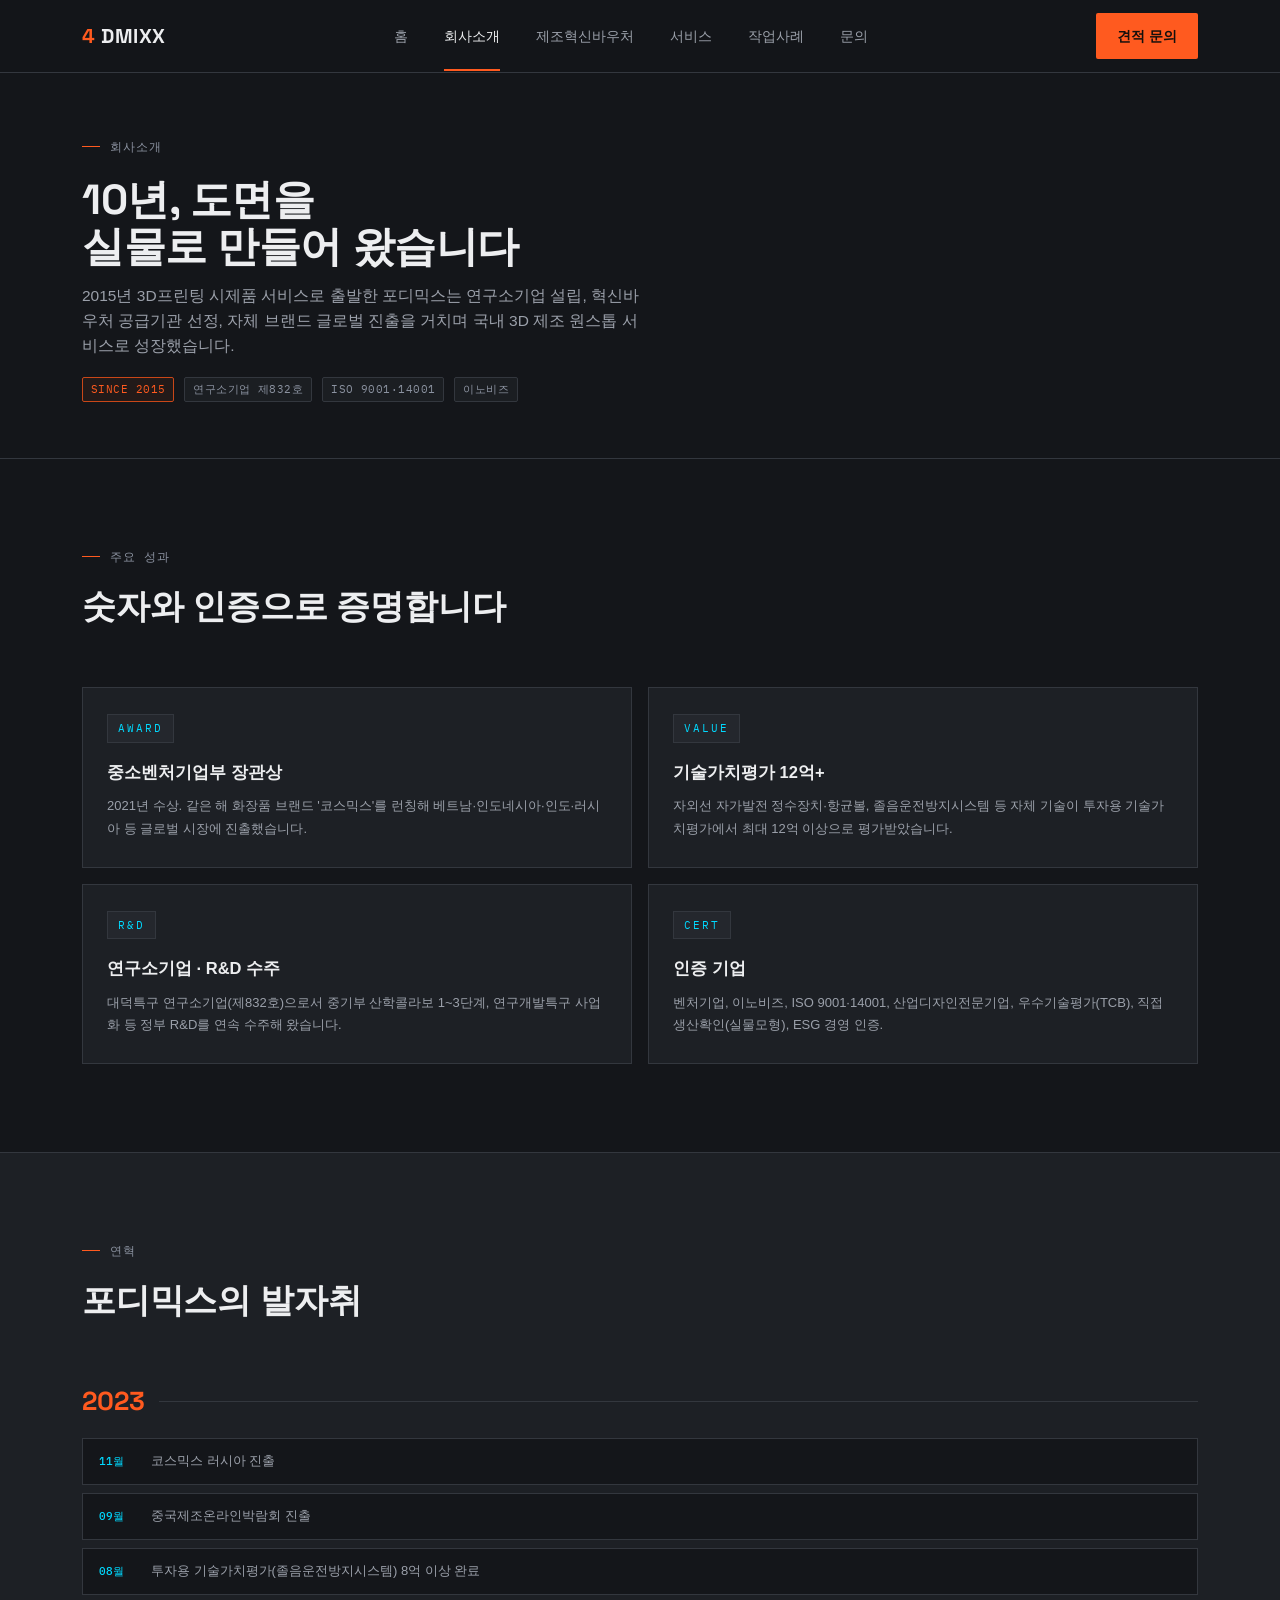
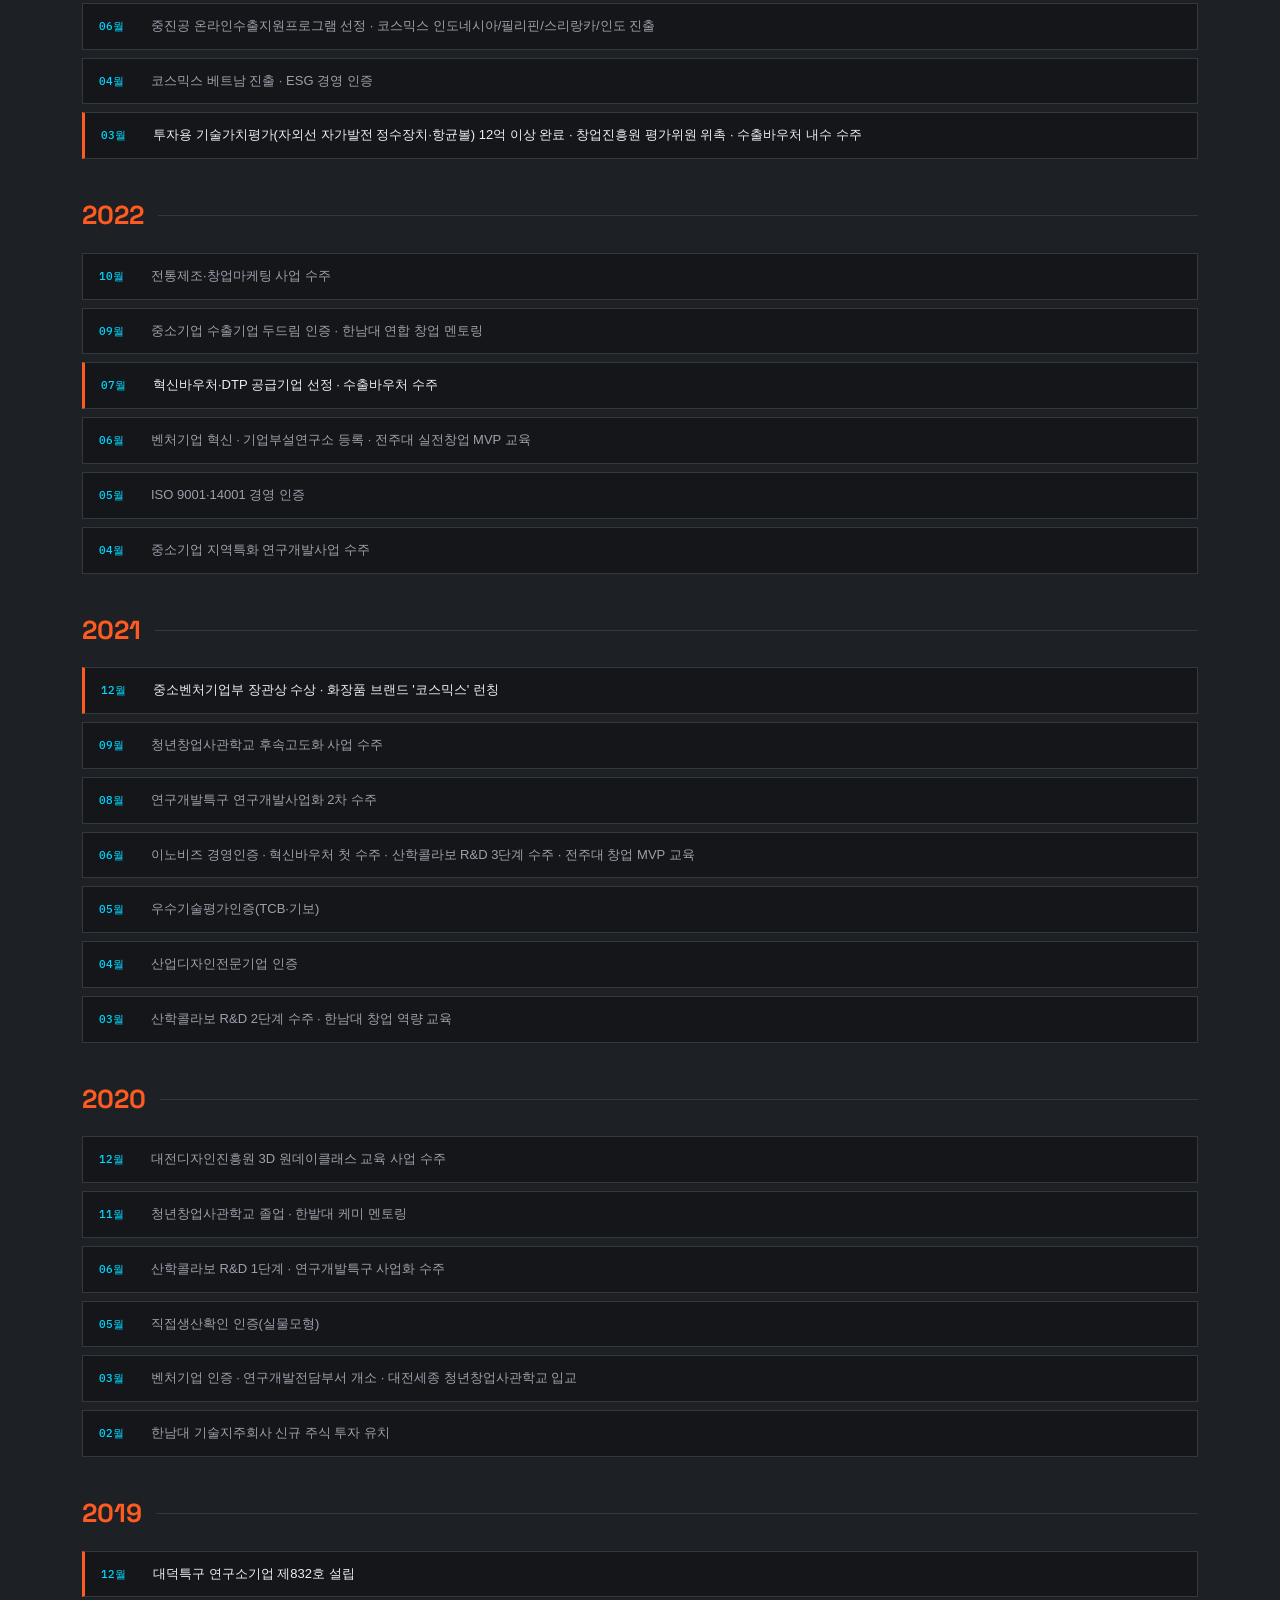
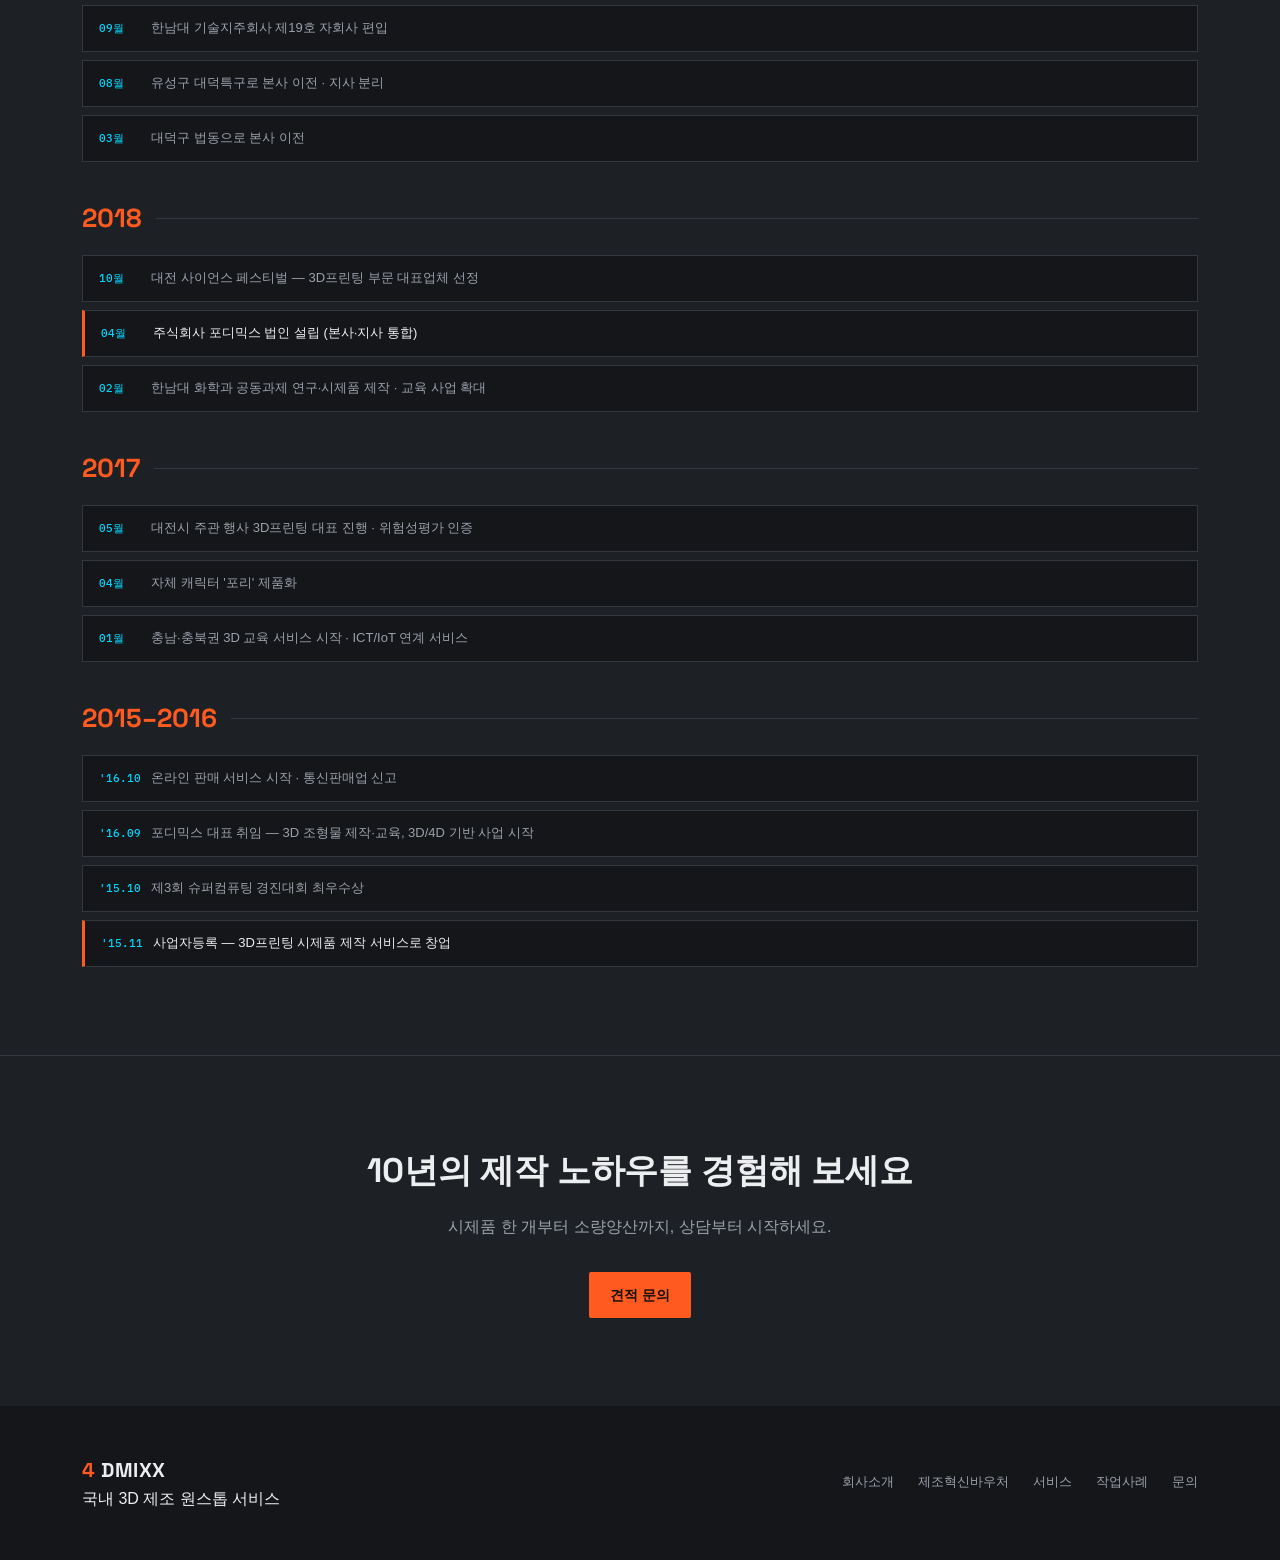
==== about.html @ 80e93e4a "feat: 회사소개 페이지 — 주요 성과 4카드 + 2015~2023 연혁 타임라인, 전 페이지 네비 추가" ====
<!DOCTYPE html>
<html lang="ko">
<head>
<meta charset="UTF-8">
<meta name="viewport" content="width=device-width, initial-scale=1.0">
<title>회사소개 — 4DMIXX(포디믹스)</title>
<meta name="description" content="2015년 창업, 3D프린팅·시제품·금형까지 국내 3D 제조 원스톱 서비스 4DMIXX(포디믹스)의 발자취.">
<link rel="preconnect" href="https://fonts.googleapis.com">
<link href="https://fonts.googleapis.com/css2?family=Space+Grotesk:wght@500;700&family=IBM+Plex+Sans+KR:wght@400;500;600&family=IBM+Plex+Mono:wght@400;500&display=swap" rel="stylesheet">
<link rel="stylesheet" href="css/style.css">
</head>
<body>

<header class="site-header">
  <div class="wrap">
    <a href="index.html" class="logo"><span class="four">4</span>DMIXX</a>
    <nav class="nav">
      <a href="index.html">홈</a>
      <a href="about.html" class="active">회사소개</a>
      <a href="voucher.html">제조혁신바우처</a>
      <a href="services.html">서비스</a>
      <a href="portfolio.html">작업사례</a>
      <a href="contact.html">문의</a>
    </nav>
    <a href="contact.html" class="btn btn-primary">견적 문의</a>
  </div>
</header>

<section class="page-hero">
  <div class="wrap">
    <div class="eyebrow">회사소개</div>
    <h1>10년, 도면을<br>실물로 만들어 왔습니다</h1>
    <p>2015년 3D프린팅 시제품 서비스로 출발한 포디믹스는 연구소기업 설립, 혁신바우처 공급기관 선정, 자체 브랜드 글로벌 진출을 거치며 국내 3D 제조 원스톱 서비스로 성장했습니다.</p>
    <div class="hero-tags" style="margin-top:18px;">
      <span class="spec-tag">SINCE 2015</span>
      <span class="spec-tag metal">연구소기업 제832호</span>
      <span class="spec-tag metal">ISO 9001·14001</span>
      <span class="spec-tag metal">이노비즈</span>
    </div>
  </div>
</section>

<!-- 주요 성과 -->
<section>
  <div class="wrap">
    <div class="section-head">
      <div class="eyebrow">주요 성과</div>
      <h2>숫자와 인증으로 증명합니다</h2>
    </div>
    <div class="ab-grid">
      <div class="ab-card">
        <div class="vc-icon">AWARD</div>
        <h3>중소벤처기업부 장관상</h3>
        <p>2021년 수상. 같은 해 화장품 브랜드 '코스믹스'를 런칭해 베트남·인도네시아·인도·러시아 등 글로벌 시장에 진출했습니다.</p>
      </div>
      <div class="ab-card">
        <div class="vc-icon">VALUE</div>
        <h3>기술가치평가 12억+</h3>
        <p>자외선 자가발전 정수장치·항균볼, 졸음운전방지시스템 등 자체 기술이 투자용 기술가치평가에서 최대 12억 이상으로 평가받았습니다.</p>
      </div>
      <div class="ab-card">
        <div class="vc-icon">R&D</div>
        <h3>연구소기업 · R&D 수주</h3>
        <p>대덕특구 연구소기업(제832호)으로서 중기부 산학콜라보 1~3단계, 연구개발특구 사업화 등 정부 R&D를 연속 수주해 왔습니다.</p>
      </div>
      <div class="ab-card">
        <div class="vc-icon">CERT</div>
        <h3>인증 기업</h3>
        <p>벤처기업, 이노비즈, ISO 9001·14001, 산업디자인전문기업, 우수기술평가(TCB), 직접생산확인(실물모형), ESG 경영 인증.</p>
      </div>
    </div>
  </div>
</section>

<!-- 연혁 -->
<section style="background:var(--surface);">
  <div class="wrap">
    <div class="section-head">
      <div class="eyebrow">연혁</div>
      <h2>포디믹스의 발자취</h2>
    </div>

    <div class="timeline">

      <div class="tl-year"><span>2023</span></div>
      <div class="tl-items">
        <div class="tl-item"><b>11월</b>코스믹스 러시아 진출</div>
        <div class="tl-item"><b>09월</b>중국제조온라인박람회 진출</div>
        <div class="tl-item"><b>08월</b>투자용 기술가치평가(졸음운전방지시스템) 8억 이상 완료</div>
        <div class="tl-item"><b>06월</b>중진공 온라인수출지원프로그램 선정 · 코스믹스 인도네시아/필리핀/스리랑카/인도 진출</div>
        <div class="tl-item"><b>04월</b>코스믹스 베트남 진출 · ESG 경영 인증</div>
        <div class="tl-item hl"><b>03월</b>투자용 기술가치평가(자외선 자가발전 정수장치·항균볼) 12억 이상 완료 · 창업진흥원 평가위원 위촉 · 수출바우처 내수 수주</div>
      </div>

      <div class="tl-year"><span>2022</span></div>
      <div class="tl-items">
        <div class="tl-item"><b>10월</b>전통제조·창업마케팅 사업 수주</div>
        <div class="tl-item"><b>09월</b>중소기업 수출기업 두드림 인증 · 한남대 연합 창업 멘토링</div>
        <div class="tl-item hl"><b>07월</b>혁신바우처·DTP 공급기업 선정 · 수출바우처 수주</div>
        <div class="tl-item"><b>06월</b>벤처기업 혁신 · 기업부설연구소 등록 · 전주대 실전창업 MVP 교육</div>
        <div class="tl-item"><b>05월</b>ISO 9001·14001 경영 인증</div>
        <div class="tl-item"><b>04월</b>중소기업 지역특화 연구개발사업 수주</div>
      </div>

      <div class="tl-year"><span>2021</span></div>
      <div class="tl-items">
        <div class="tl-item hl"><b>12월</b>중소벤처기업부 장관상 수상 · 화장품 브랜드 '코스믹스' 런칭</div>
        <div class="tl-item"><b>09월</b>청년창업사관학교 후속고도화 사업 수주</div>
        <div class="tl-item"><b>08월</b>연구개발특구 연구개발사업화 2차 수주</div>
        <div class="tl-item"><b>06월</b>이노비즈 경영인증 · 혁신바우처 첫 수주 · 산학콜라보 R&D 3단계 수주 · 전주대 창업 MVP 교육</div>
        <div class="tl-item"><b>05월</b>우수기술평가인증(TCB·기보)</div>
        <div class="tl-item"><b>04월</b>산업디자인전문기업 인증</div>
        <div class="tl-item"><b>03월</b>산학콜라보 R&D 2단계 수주 · 한남대 창업 역량 교육</div>
      </div>

      <div class="tl-year"><span>2020</span></div>
      <div class="tl-items">
        <div class="tl-item"><b>12월</b>대전디자인진흥원 3D 원데이클래스 교육 사업 수주</div>
        <div class="tl-item"><b>11월</b>청년창업사관학교 졸업 · 한밭대 케미 멘토링</div>
        <div class="tl-item"><b>06월</b>산학콜라보 R&D 1단계 · 연구개발특구 사업화 수주</div>
        <div class="tl-item"><b>05월</b>직접생산확인 인증(실물모형)</div>
        <div class="tl-item"><b>03월</b>벤처기업 인증 · 연구개발전담부서 개소 · 대전세종 청년창업사관학교 입교</div>
        <div class="tl-item"><b>02월</b>한남대 기술지주회사 신규 주식 투자 유치</div>
      </div>

      <div class="tl-year"><span>2019</span></div>
      <div class="tl-items">
        <div class="tl-item hl"><b>12월</b>대덕특구 연구소기업 제832호 설립</div>
        <div class="tl-item"><b>09월</b>한남대 기술지주회사 제19호 자회사 편입</div>
        <div class="tl-item"><b>08월</b>유성구 대덕특구로 본사 이전 · 지사 분리</div>
        <div class="tl-item"><b>03월</b>대덕구 법동으로 본사 이전</div>
      </div>

      <div class="tl-year"><span>2018</span></div>
      <div class="tl-items">
        <div class="tl-item"><b>10월</b>대전 사이언스 페스티벌 — 3D프린팅 부문 대표업체 선정</div>
        <div class="tl-item hl"><b>04월</b>주식회사 포디믹스 법인 설립 (본사·지사 통합)</div>
        <div class="tl-item"><b>02월</b>한남대 화학과 공동과제 연구·시제품 제작 · 교육 사업 확대</div>
      </div>

      <div class="tl-year"><span>2017</span></div>
      <div class="tl-items">
        <div class="tl-item"><b>05월</b>대전시 주관 행사 3D프린팅 대표 진행 · 위험성평가 인증</div>
        <div class="tl-item"><b>04월</b>자체 캐릭터 '포리' 제품화</div>
        <div class="tl-item"><b>01월</b>충남·충북권 3D 교육 서비스 시작 · ICT/IoT 연계 서비스</div>
      </div>

      <div class="tl-year"><span>2015–2016</span></div>
      <div class="tl-items">
        <div class="tl-item"><b>'16.10</b>온라인 판매 서비스 시작 · 통신판매업 신고</div>
        <div class="tl-item"><b>'16.09</b>포디믹스 대표 취임 — 3D 조형물 제작·교육, 3D/4D 기반 사업 시작</div>
        <div class="tl-item"><b>'15.10</b>제3회 슈퍼컴퓨팅 경진대회 최우수상</div>
        <div class="tl-item hl"><b>'15.11</b>사업자등록 — 3D프린팅 시제품 제작 서비스로 창업</div>
      </div>

    </div>
  </div>
</section>

<!-- CTA -->
<section class="cta-band">
  <div class="wrap">
    <h2>10년의 제작 노하우를 경험해 보세요</h2>
    <p>시제품 한 개부터 소량양산까지, 상담부터 시작하세요.</p>
    <a href="contact.html" class="btn btn-primary">견적 문의</a>
  </div>
</section>

<footer class="site-footer">
  <div class="wrap">
    <div>
      <a href="index.html" class="logo"><span class="four">4</span>DMIXX</a>
      <p>국내 3D 제조 원스톱 서비스</p>
    </div>
    <nav>
      <a href="about.html">회사소개</a>
      <a href="voucher.html">제조혁신바우처</a>
      <a href="services.html">서비스</a>
      <a href="portfolio.html">작업사례</a>
      <a href="contact.html">문의</a>
    </nav>
  </div>
</footer>

</body>
</html>
---- css/style.css ----
/* ============================================================
   4DMIXX — Design Tokens
   ============================================================ */
:root{
  --bg:            #14161A;
  --surface:       #1D2025;
  --surface-2:     #24272D;
  --line:          #33373E;
  --text:          #EDEEF0;
  --text-dim:      #9BA0AA;
  --metal:         #8B92A0;
  --accent:        #FF5A1F; /* safety-tag orange */
  --accent-dim:    #C94718;
  --laser:         #00D9FF; /* laser-cut cyan, used sparingly */
  --radius:        2px;

  --font-display: 'Space Grotesk', sans-serif;
  --font-body:    'IBM Plex Sans', sans-serif;
  --font-mono:    'IBM Plex Mono', monospace;
}

*{ box-sizing:border-box; margin:0; padding:0; }

html{ scroll-behavior:smooth; }

body{
  background:var(--bg);
  color:var(--text);
  font-family:var(--font-body);
  line-height:1.6;
  -webkit-font-smoothing:antialiased;
}

a{ color:inherit; text-decoration:none; }
ul{ list-style:none; }
img{ max-width:100%; display:block; }

.wrap{
  max-width:1180px;
  margin:0 auto;
  padding:0 32px;
}

/* ---------- Spec tag (signature element) ---------- */
.spec-tag{
  display:inline-flex;
  align-items:center;
  gap:6px;
  font-family:var(--font-mono);
  font-size:11px;
  letter-spacing:.04em;
  color:var(--accent);
  border:1px solid var(--accent-dim);
  padding:3px 8px;
  border-radius:var(--radius);
  background:rgba(255,90,31,.06);
  white-space:nowrap;
}
.spec-tag.laser{ color:var(--laser); border-color:#0891a8; background:rgba(0,217,255,.06); }
.spec-tag.metal{ color:var(--metal); border-color:var(--line); background:rgba(139,146,160,.06); }

/* ---------- Header ---------- */
.site-header{
  position:sticky; top:0; z-index:100;
  background:rgba(20,22,26,.88);
  backdrop-filter:blur(10px);
  border-bottom:1px solid var(--line);
}
.site-header .wrap{
  display:flex; align-items:center; justify-content:space-between;
  height:72px;
}
.logo{
  font-family:var(--font-display);
  font-weight:700;
  font-size:20px;
  letter-spacing:.02em;
  display:flex; align-items:baseline; gap:6px;
}
.logo .four{ color:var(--accent); }
.nav{ display:flex; align-items:center; gap:36px; }
.nav a{
  font-size:14px; font-weight:500; color:var(--text-dim);
  transition:color .15s ease;
  position:relative;
}
.nav a:hover, .nav a.active{ color:var(--text); }
.nav a.active::after{
  content:''; position:absolute; left:0; right:0; bottom:-24px;
  height:2px; background:var(--accent);
}
.btn{
  display:inline-flex; align-items:center; gap:8px;
  font-family:var(--font-body); font-weight:600; font-size:14px;
  padding:11px 20px;
  border-radius:var(--radius);
  border:1px solid transparent;
  cursor:pointer;
  transition:transform .15s ease, background .15s ease, border-color .15s ease;
}
.btn:hover{ transform:translateY(-1px); }
.btn-primary{ background:var(--accent); color:#14100D; }
.btn-primary:hover{ background:#ff6f3a; }
.btn-outline{ border-color:var(--line); color:var(--text); }
.btn-outline:hover{ border-color:var(--metal); }

/* ---------- Hero / Build sequence ---------- */
.hero{
  padding:96px 0 72px;
  border-bottom:1px solid var(--line);
  overflow:hidden;
}
.hero .wrap{
  display:grid;
  grid-template-columns:1.1fr .9fr;
  gap:64px;
  align-items:center;
}
.eyebrow{
  font-family:var(--font-mono);
  font-size:12px;
  color:var(--metal);
  letter-spacing:.08em;
  text-transform:uppercase;
  margin-bottom:20px;
  display:flex; align-items:center; gap:10px;
}
.eyebrow::before{
  content:''; width:18px; height:1px; background:var(--accent);
}
h1{
  font-family:var(--font-display);
  font-size:56px;
  line-height:1.12;
  font-weight:700;
  letter-spacing:-.01em;
  margin-bottom:24px;
}
h1 .hl{ color:var(--accent); }
.hero p.lead{
  font-size:17px;
  color:var(--text-dim);
  max-width:480px;
  margin-bottom:36px;
}
.hero-ctas{ display:flex; gap:14px; margin-bottom:40px; }
.hero-tags{ display:flex; flex-wrap:wrap; gap:10px; }

/* build-plate animation */
.build-plate{
  position:relative;
  height:420px;
  display:flex; align-items:flex-end; justify-content:center;
  padding-bottom:24px;
}
.plate-base{
  position:absolute; bottom:0; left:10%; right:10%;
  height:10px; background:var(--surface-2);
  border:1px solid var(--line); border-radius:1px;
}
.plate-base::before{
  content:'BUILD PLATE'; position:absolute; left:0; bottom:-22px;
  font-family:var(--font-mono); font-size:10px; letter-spacing:.1em;
  color:var(--text-dim);
}
.layer-stack{
  position:relative; width:180px; display:flex; flex-direction:column-reverse;
  margin-bottom:14px;
}
.layer{
  height:9px; margin-bottom:2px;
  background:linear-gradient(90deg, var(--metal), var(--text));
  border-radius:1px;
  opacity:0;
  transform:scaleX(.3);
  transform-origin:center;
  animation:rise .5s ease forwards;
}
.layer:nth-child(1){ animation-delay:.05s; background:linear-gradient(90deg,var(--accent),var(--accent-dim)); }
.layer:nth-child(2){ animation-delay:.15s; }
.layer:nth-child(3){ animation-delay:.25s; }
.layer:nth-child(4){ animation-delay:.35s; }
.layer:nth-child(5){ animation-delay:.45s; }
.layer:nth-child(6){ animation-delay:.55s; }
.layer:nth-child(7){ animation-delay:.65s; }
.layer:nth-child(8){ animation-delay:.75s; }
.layer:nth-child(9){ animation-delay:.85s; }
.layer:nth-child(10){ animation-delay:.95s; background:linear-gradient(90deg,var(--laser),#0891a8); }
@keyframes rise{
  from{ opacity:0; transform:scaleX(.3) translateY(6px); }
  to{ opacity:1; transform:scaleX(1) translateY(0); }
}
.nozzle{
  position:absolute; top:0; left:50%; transform:translateX(-50%);
  width:2px; height:60px;
  background:linear-gradient(var(--line), var(--metal));
}
.nozzle::after{
  content:''; position:absolute; bottom:-6px; left:50%; transform:translateX(-50%);
  width:14px; height:10px; background:var(--surface-2); border:1px solid var(--metal);
  clip-path:polygon(20% 0, 80% 0, 50% 100%);
}
@media (prefers-reduced-motion: reduce){
  .layer{ animation:none; opacity:1; transform:none; }
}

/* ---------- Section shell ---------- */
section{ padding:88px 0; border-bottom:1px solid var(--line); }
.section-head{ max-width:620px; margin-bottom:52px; }
.section-head .eyebrow{ margin-bottom:14px; }
h2{
  font-family:var(--font-display);
  font-size:34px;
  font-weight:700;
  letter-spacing:-.005em;
  margin-bottom:14px;
}
.section-head p{ color:var(--text-dim); font-size:15.5px; }

/* ---------- Services grid ---------- */
.svc-grid{
  display:grid;
  grid-template-columns:repeat(3,1fr);
  gap:1px;
  background:var(--line);
  border:1px solid var(--line);
}
.svc-card{
  background:var(--surface);
  padding:32px 28px;
  transition:background .15s ease;
}
.svc-card:hover{ background:var(--surface-2); }
.svc-index{
  font-family:var(--font-mono); font-size:12px; color:var(--metal);
  margin-bottom:22px; display:block;
}
.svc-card h3{
  font-family:var(--font-display); font-size:19px; font-weight:600;
  margin-bottom:10px;
}
.svc-card p{ color:var(--text-dim); font-size:14px; margin-bottom:18px; }
.svc-card .spec-tag{ margin-right:6px; margin-bottom:6px; }
.svc-more{
  display:inline-block; margin-top:8px; font-size:13px; font-weight:600;
  color:var(--accent);
}

/* ---------- Process ---------- */
.process{ display:grid; grid-template-columns:repeat(4,1fr); gap:24px; }
.proc-step{ position:relative; padding-top:36px; border-top:2px solid var(--line); }
.proc-step .num{
  font-family:var(--font-mono); font-size:13px; color:var(--accent);
  position:absolute; top:-11px; left:0; background:var(--bg); padding-right:10px;
}
.proc-step h4{ font-family:var(--font-display); font-size:17px; margin-bottom:8px; }
.proc-step p{ color:var(--text-dim); font-size:13.5px; }

/* ---------- Stats strip ---------- */
.stats{
  display:grid; grid-template-columns:repeat(4,1fr);
  gap:1px; background:var(--line); border:1px solid var(--line);
}
.stat{ background:var(--surface); padding:28px 24px; }
.stat .num{
  font-family:var(--font-mono); font-size:30px; color:var(--text);
  display:block; margin-bottom:6px;
}
.stat .num .u{ font-size:16px; color:var(--accent); }
.stat .label{ font-size:13px; color:var(--text-dim); }

/* ---------- Portfolio ---------- */
.pf-grid{ display:grid; grid-template-columns:repeat(3,1fr); gap:24px; }
.pf-card{
  background:var(--surface); border:1px solid var(--line);
  overflow:hidden; transition:border-color .15s ease;
}
.pf-card:hover{ border-color:var(--metal); }
.pf-visual{
  height:180px; position:relative;
  display:flex; align-items:center; justify-content:center;
  background:
    repeating-linear-gradient(135deg, var(--surface-2) 0 2px, transparent 2px 14px);
  border-bottom:1px solid var(--line);
}
.pf-visual .glyph{ font-family:var(--font-mono); font-size:12px; color:var(--metal); letter-spacing:.08em; }
.pf-body{ padding:22px 24px; }
.pf-cat{ font-family:var(--font-mono); font-size:11px; color:var(--accent); margin-bottom:8px; display:block; }
.pf-card h3{ font-family:var(--font-display); font-size:17px; margin-bottom:8px; }
.pf-card p{ color:var(--text-dim); font-size:13.5px; margin-bottom:14px; }
.pf-tags{ display:flex; flex-wrap:wrap; gap:6px; }

.note-box{
  margin-top:36px; padding:18px 22px; border:1px dashed var(--line);
  font-size:13.5px; color:var(--text-dim); border-radius:var(--radius);
}
.note-box strong{ color:var(--text); }

/* ---------- CTA band ---------- */
.cta-band{
  border-bottom:none;
  background:var(--surface);
  text-align:center;
}
.cta-band .wrap{ max-width:640px; }
.cta-band h2{ margin-bottom:16px; }
.cta-band p{ color:var(--text-dim); margin-bottom:32px; }
.cta-band .hero-ctas{ justify-content:center; }

/* ---------- Contact / Form ---------- */
.contact-grid{ display:grid; grid-template-columns:.9fr 1.1fr; gap:64px; }
.info-block{ margin-bottom:32px; }
.info-block .k{ font-family:var(--font-mono); font-size:11px; color:var(--metal); letter-spacing:.06em; margin-bottom:6px; display:block; }
.info-block .v{ font-size:15.5px; }
.info-block a.v:hover{ color:var(--accent); }

form{ display:flex; flex-direction:column; gap:20px; }
.form-row{ display:grid; grid-template-columns:1fr 1fr; gap:20px; }
label{ font-size:13px; font-weight:600; color:var(--text-dim); margin-bottom:8px; display:block; }
input, select, textarea{
  width:100%;
  background:var(--surface);
  border:1px solid var(--line);
  color:var(--text);
  padding:13px 14px;
  font-family:var(--font-body);
  font-size:14.5px;
  border-radius:var(--radius);
  transition:border-color .15s ease;
}
input:focus, select:focus, textarea:focus{
  outline:none; border-color:var(--accent);
}
textarea{ resize:vertical; min-height:120px; }
.form-note{ font-size:12.5px; color:var(--text-dim); }
.form-submit{ align-self:flex-start; margin-top:8px; }
.form-status{ font-size:13.5px; margin-top:4px; display:none; }
.form-status.show{ display:block; }
.form-status.ok{ color:#4ADE80; }
.form-status.err{ color:var(--accent); }

/* ---------- Footer ---------- */
footer{ padding:48px 0; }
footer .wrap{
  display:flex; align-items:center; justify-content:space-between;
  flex-wrap:wrap; gap:16px;
}
footer .foot-left{ font-size:13px; color:var(--text-dim); }
footer nav{ display:flex; gap:24px; }
footer nav a{ font-size:13px; color:var(--text-dim); }
footer nav a:hover{ color:var(--text); }

/* ---------- Page hero (non-home) ---------- */
.page-hero{ padding:64px 0 56px; border-bottom:1px solid var(--line); }
.page-hero h1{ font-size:42px; margin-bottom:14px; }
.page-hero p{ color:var(--text-dim); max-width:560px; font-size:15.5px; }

/* ---------- Detailed service blocks ---------- */
.svc-detail{
  display:grid; grid-template-columns:.55fr 1fr; gap:48px;
  padding:56px 0; border-bottom:1px solid var(--line);
  align-items:start;
}
.svc-detail:last-child{ border-bottom:none; }
.svc-detail .svc-meta{ position:sticky; top:96px; }
.svc-detail h2{ margin-bottom:16px; }
.svc-detail .tag-row{ display:flex; flex-wrap:wrap; gap:8px; margin-top:20px; }
.detail-list{ display:flex; flex-direction:column; gap:18px; }
.detail-item{ display:flex; gap:16px; padding:18px 20px; background:var(--surface); border:1px solid var(--line); }
.detail-item .n{ font-family:var(--font-mono); color:var(--accent); font-size:13px; flex-shrink:0; }
.detail-item h4{ font-family:var(--font-display); font-size:15.5px; margin-bottom:6px; }
.detail-item p{ font-size:13.5px; color:var(--text-dim); }

/* ---------- Responsive ---------- */
@media (max-width:960px){
  .nav{ display:none; }
  .hero .wrap{ grid-template-columns:1fr; gap:40px; }
  h1{ font-size:38px; }
  .svc-grid{ grid-template-columns:1fr 1fr; }
  .process{ grid-template-columns:1fr 1fr; }
  .stats{ grid-template-columns:1fr 1fr; }
  .pf-grid{ grid-template-columns:1fr 1fr; }
  .contact-grid{ grid-template-columns:1fr; }
  .svc-detail{ grid-template-columns:1fr; }
  .svc-detail .svc-meta{ position:static; }
}
@media (max-width:600px){
  .wrap{ padding:0 20px; }
  .svc-grid{ grid-template-columns:1fr; }
  .process{ grid-template-columns:1fr; }
  .stats{ grid-template-columns:1fr; }
  .pf-grid{ grid-template-columns:1fr; }
  .form-row{ grid-template-columns:1fr; }
  h1{ font-size:32px; }
  .hero{ padding:64px 0 48px; }
}

/* ══════════ AI3D 홍보 섹션 ══════════ */
.ai3d-band{
  background:linear-gradient(135deg, var(--surface) 0%, #1a2028 100%);
  border-top:1px solid var(--line);
  border-bottom:1px solid var(--line);
  position:relative;
  overflow:hidden;
}
.ai3d-band::before{
  content:""; position:absolute; inset:0;
  background:radial-gradient(ellipse at 80% 50%, rgba(0,217,255,.06), transparent 60%);
  pointer-events:none;
}
.ai3d-grid{
  display:grid; grid-template-columns:1.1fr .9fr; gap:48px; align-items:center;
  padding:72px 0;
}
.ai3d-steps{
  display:flex; gap:0; margin:26px 0 30px; flex-wrap:wrap;
}
.ai3d-step{
  display:flex; align-items:center; gap:8px;
  font-size:13px; color:var(--text-dim);
  padding:8px 14px; border:1px solid var(--line); background:var(--surface-2);
  margin-right:-1px;
}
.ai3d-step .stepno{
  font-family:var(--font-mono); font-size:10.5px; color:var(--laser);
}

/* 2D→3D 모프 비주얼 */
.morph-stage{
  display:flex; align-items:center; justify-content:center; gap:26px;
  padding:30px 0;
}
.morph-photo, .morph-cube{
  display:flex; flex-direction:column; align-items:center; gap:12px;
}
.morph-label{
  font-family:var(--font-mono); font-size:10px; letter-spacing:1.5px; color:var(--metal);
}
.photo-frame{
  width:96px; height:96px; border:2px solid var(--metal);
  background:
    linear-gradient(45deg, transparent 48%, var(--metal) 49%, var(--metal) 51%, transparent 52%),
    linear-gradient(-45deg, transparent 48%, var(--metal) 49%, var(--metal) 51%, transparent 52%),
    var(--surface-2);
  position:relative;
}
.photo-frame::after{
  content:""; position:absolute; top:12px; left:12px; width:22px; height:22px;
  border-radius:50%; border:2px solid var(--metal);
}
.morph-arrow{display:flex; flex-direction:column; align-items:center; gap:8px;}
.ai-chip{
  font-family:var(--font-mono); font-size:11px; font-weight:600; color:#14161A;
  background:var(--laser); padding:4px 10px;
  animation:ai-pulse 2s ease-in-out infinite;
}
@keyframes ai-pulse{
  0%,100%{box-shadow:0 0 0 0 rgba(0,217,255,.5);}
  50%{box-shadow:0 0 0 9px rgba(0,217,255,0);}
}
.arrow-line{
  width:64px; height:2px;
  background:repeating-linear-gradient(90deg, var(--laser) 0 8px, transparent 8px 14px);
  position:relative;
  animation:arrow-flow 1s linear infinite;
  background-size:14px 2px;
}
@keyframes arrow-flow{to{background-position:14px 0;}}
.arrow-line::after{
  content:""; position:absolute; right:-2px; top:-4px;
  border-left:8px solid var(--laser); border-top:5px solid transparent; border-bottom:5px solid transparent;
}
.cube{
  width:96px; height:96px; position:relative;
  transform-style:preserve-3d;
  animation:cube-spin 9s linear infinite;
}
@keyframes cube-spin{
  from{transform:rotateX(-22deg) rotateY(0);}
  to{transform:rotateX(-22deg) rotateY(360deg);}
}
.cube .face{
  position:absolute; width:96px; height:96px;
  border:1.5px solid var(--laser);
  background:rgba(0,217,255,.06);
}
.cube .f1{transform:translateZ(48px);}
.cube .f2{transform:rotateY(90deg) translateZ(48px);}
.cube .f3{transform:rotateX(90deg) translateZ(48px);}

@media (max-width:860px){
  .ai3d-grid{grid-template-columns:1fr; gap:20px; padding:52px 0;}
  .ai3d-visual{order:-1;}
  .morph-stage{gap:16px; padding:10px 0;}
  .photo-frame,.cube,.cube .face{width:72px; height:72px;}
  .cube .f1{transform:translateZ(36px);}
  .cube .f2{transform:rotateY(90deg) translateZ(36px);}
  .cube .f3{transform:rotateX(90deg) translateZ(36px);}
  .arrow-line{width:36px;}
  .ai3d-step{font-size:12px; padding:7px 10px;}
}

/* ══════════ 포트폴리오 사진 갤러리 (4ZAKAYA) ══════════ */
.pf-photo-grid{
  display:grid; grid-template-columns:repeat(auto-fill, minmax(240px, 1fr));
  gap:16px; margin-top:34px;
}
.pf-photo-card{
  display:block; background:var(--surface); border:1px solid var(--line);
  text-decoration:none; color:var(--text); overflow:hidden;
  transition:border-color .15s, transform .12s;
}
.pf-photo-card:hover{border-color:var(--accent); transform:translateY(-3px);}
.pf-photo{
  aspect-ratio:1/1; background-size:cover; background-position:center;
  border-bottom:1px solid var(--line);
  filter:saturate(.96);
  transition:filter .2s;
}
.pf-photo-card:hover .pf-photo{filter:saturate(1.1);}
.pf-photo-body{padding:14px 16px 16px;}
.pf-photo-body h3{font-size:14px; margin:0 0 6px; line-height:1.45; font-weight:600;}
.pf-photo-body p{
  font-size:12px; color:var(--text-dim); margin:0 0 12px; line-height:1.5;
  display:-webkit-box; -webkit-line-clamp:2; -webkit-box-orient:vertical; overflow:hidden;
}
.pf-photo-foot{display:flex; justify-content:space-between; align-items:center; gap:8px;}
.pf-buy{font-family:var(--font-mono); font-size:10.5px; color:var(--laser); white-space:nowrap;}
.pf-types{border-bottom:none;}
@media (max-width:640px){
  .pf-photo-grid{grid-template-columns:repeat(2, 1fr); gap:10px;}
  .pf-photo-body{padding:10px 12px 12px;}
  .pf-photo-body h3{font-size:12.5px;}
  .pf-photo-body p{display:none;}
}

/* ══════════ 히어로 3D ══════════ */
.hero-3d{
  position:relative; min-height:340px; height:100%;
}
.hero-3d canvas{position:absolute; inset:0; width:100%; height:100%;}
.hero-3d-tag{
  position:absolute; bottom:10px; right:12px;
  font-family:var(--font-mono); font-size:9.5px; letter-spacing:1.5px; color:var(--metal);
}
.hero-3d-tag span{color:var(--laser);}
@media (max-width:860px){
  .hero-3d{min-height:230px;}
}

/* ══════════ 블로그 작업기 ══════════ */
.blog-grid{
  display:grid; grid-template-columns:repeat(auto-fill, minmax(280px,1fr));
  gap:16px; margin-top:34px;
}
.blog-card{
  display:block; background:var(--surface); border:1px solid var(--line);
  text-decoration:none; color:var(--text); overflow:hidden;
  transition:border-color .15s, transform .12s;
}
.blog-card:hover{border-color:var(--laser); transform:translateY(-3px);}
.blog-thumb{aspect-ratio:16/9; background-size:cover; background-position:center; border-bottom:1px solid var(--line);}
.blog-body{padding:16px;}
.blog-date{font-family:var(--font-mono); font-size:10.5px; color:var(--laser); letter-spacing:1px;}
.blog-body h3{font-size:14.5px; margin:8px 0 8px; line-height:1.5;}
.blog-body p{
  font-size:12px; color:var(--text-dim); margin:0; line-height:1.6;
  display:-webkit-box; -webkit-line-clamp:2; -webkit-box-orient:vertical; overflow:hidden;
}
@media (max-width:640px){ .blog-grid{grid-template-columns:1fr 1fr; gap:10px;} .blog-body{padding:11px;} .blog-body p{display:none;} }

/* 블로그 검색 + 페이지네이션 */
.blog-search{
  display:flex; align-items:center; gap:12px; margin-top:26px;
}
.blog-search input{
  flex:1; max-width:380px; padding:11px 14px;
  background:var(--surface); border:1px solid var(--line); color:var(--text);
  font-family:var(--font-body); font-size:13.5px; outline:none;
}
.blog-search input:focus{border-color:var(--laser);}
.blog-count{font-family:var(--font-mono); font-size:11.5px; color:var(--metal);}
.blog-pager{display:flex; justify-content:center; gap:6px; margin-top:28px; flex-wrap:wrap;}
.pg-btn{
  min-width:34px; height:34px; padding:0 8px;
  background:var(--surface); border:1px solid var(--line); color:var(--text-dim);
  cursor:pointer; font-family:var(--font-mono); font-size:12.5px; transition:.15s;
}
.pg-btn:hover:not(:disabled){border-color:var(--laser); color:var(--laser);}
.pg-btn.cur{border-color:var(--accent); color:var(--accent);}
.pg-btn:disabled{opacity:.35; cursor:default;}

/* ══════════ 제조혁신바우처 ══════════ */
.vc-facts{
  display:grid; grid-template-columns:repeat(3,1fr); gap:16px; margin-top:34px;
}
.vc-fact{
  background:var(--surface); border:1px solid var(--line); padding:26px 22px;
}
.vc-num{
  font-family:var(--font-display); font-size:34px; font-weight:700; color:var(--accent);
  display:block; line-height:1;
}
.vc-num small{font-size:15px; color:var(--text-dim); font-weight:500; margin-left:2px;}
.vc-label{font-size:12.5px; color:var(--text-dim); display:block; margin-top:10px; line-height:1.5;}
.vc-note{font-size:12px; color:var(--metal); margin-top:22px; line-height:1.6;}
.vc-note a{color:var(--laser);}
.vc-services{display:grid; grid-template-columns:repeat(3,1fr); gap:16px; margin-top:34px;}
.vc-card{background:var(--bg); border:1px solid var(--line); padding:26px 22px;}
.vc-icon{
  font-family:var(--font-mono); font-size:10.5px; letter-spacing:2px; color:var(--laser);
  border:1px solid var(--line); display:inline-block; padding:5px 10px; margin-bottom:16px;
  background:var(--surface-2);
}
.vc-card h3{font-size:17px; margin:0 0 10px;}
.vc-card p{font-size:13px; color:var(--text-dim); line-height:1.7; margin:0 0 16px;}
.vc-steps{display:grid; grid-template-columns:repeat(5,1fr); gap:12px; margin-top:34px;}
.vc-step{
  background:var(--surface); border:1px solid var(--line); padding:18px 16px; position:relative;
}
.vc-step .stepno{
  font-family:var(--font-mono); font-size:11px; color:var(--accent); display:block; margin-bottom:8px;
}
.vc-step b{font-size:14px; display:block; margin-bottom:6px;}
.vc-step p{font-size:11.5px; color:var(--text-dim); line-height:1.55; margin:0;}
@media (max-width:900px){
  .vc-facts,.vc-services{grid-template-columns:1fr;}
  .vc-steps{grid-template-columns:1fr 1fr;}
}

.vc-history{margin-top:38px; overflow-x:auto;}
.vc-history table{width:100%; border-collapse:collapse; font-size:13px;}
.vc-history th{
  text-align:left; padding:11px 14px; background:var(--surface-2);
  border-bottom:1px solid var(--line-strong, var(--line));
  font-family:var(--font-mono); font-size:11px; letter-spacing:1px; color:var(--text-dim);
}
.vc-history td{padding:11px 14px; border-bottom:1px solid var(--line); color:var(--text-dim);}
.vc-history td:first-child{font-family:var(--font-mono); color:var(--laser);}
.vc-history td:nth-child(3){font-family:var(--font-mono); color:var(--text);}
.vc-history tr:hover td{background:var(--surface-2);}
@media (max-width:640px){ .vc-history table{font-size:11.5px;} .vc-history td,.vc-history th{padding:8px 8px;} }

/* ══════════ 신뢰 지표 밴드 ══════════ */
.stats-band{
  background:var(--surface); border-top:1px solid var(--line); border-bottom:1px solid var(--line);
  padding:44px 0;
}
.stats-grid{display:grid; grid-template-columns:repeat(4,1fr); gap:20px;}
.stat{text-align:center;}
.stat-num{
  font-family:var(--font-display); font-size:38px; font-weight:700; color:var(--accent);
  display:block; line-height:1.1;
}
.stat-num small{font-size:16px; color:var(--text-dim); font-weight:500; margin-left:2px;}
.stat-num-sm{
  font-family:var(--font-display); font-size:19px; font-weight:700; color:var(--text);
  display:block; line-height:1.35; padding-top:4px;
}
.stat-label{font-size:12.5px; color:var(--text-dim); display:block; margin-top:10px;}
@media (max-width:860px){
  .stats-grid{grid-template-columns:1fr 1fr; gap:26px 12px;}
  .stat-num{font-size:30px;}
}

/* ══════════ 회사소개 ══════════ */
.ab-grid{display:grid; grid-template-columns:repeat(2,1fr); gap:16px; margin-top:34px;}
.ab-card{background:var(--surface); border:1px solid var(--line); padding:26px 24px;}
.ab-card h3{font-size:16.5px; margin:0 0 10px;}
.ab-card p{font-size:13px; color:var(--text-dim); line-height:1.75; margin:0;}

.timeline{margin-top:38px;}
.tl-year{
  display:flex; align-items:center; gap:14px; margin:36px 0 16px;
}
.tl-year:first-child{margin-top:0;}
.tl-year span{
  font-family:var(--font-display); font-size:26px; font-weight:700; color:var(--accent);
}
.tl-year::after{content:""; flex:1; height:1px; background:var(--line);}
.tl-items{display:grid; gap:8px;}
.tl-item{
  display:flex; gap:14px; align-items:baseline;
  background:var(--bg); border:1px solid var(--line); padding:12px 16px;
  font-size:13px; color:var(--text-dim); line-height:1.6;
}
.tl-item b{
  font-family:var(--font-mono); font-size:11px; color:var(--laser);
  flex:none; width:38px; font-weight:500;
}
.tl-item.hl{border-left:3px solid var(--accent); color:var(--text);}
@media (max-width:700px){
  .ab-grid{grid-template-columns:1fr;}
  .tl-item{font-size:12.5px; padding:10px 12px;}
}
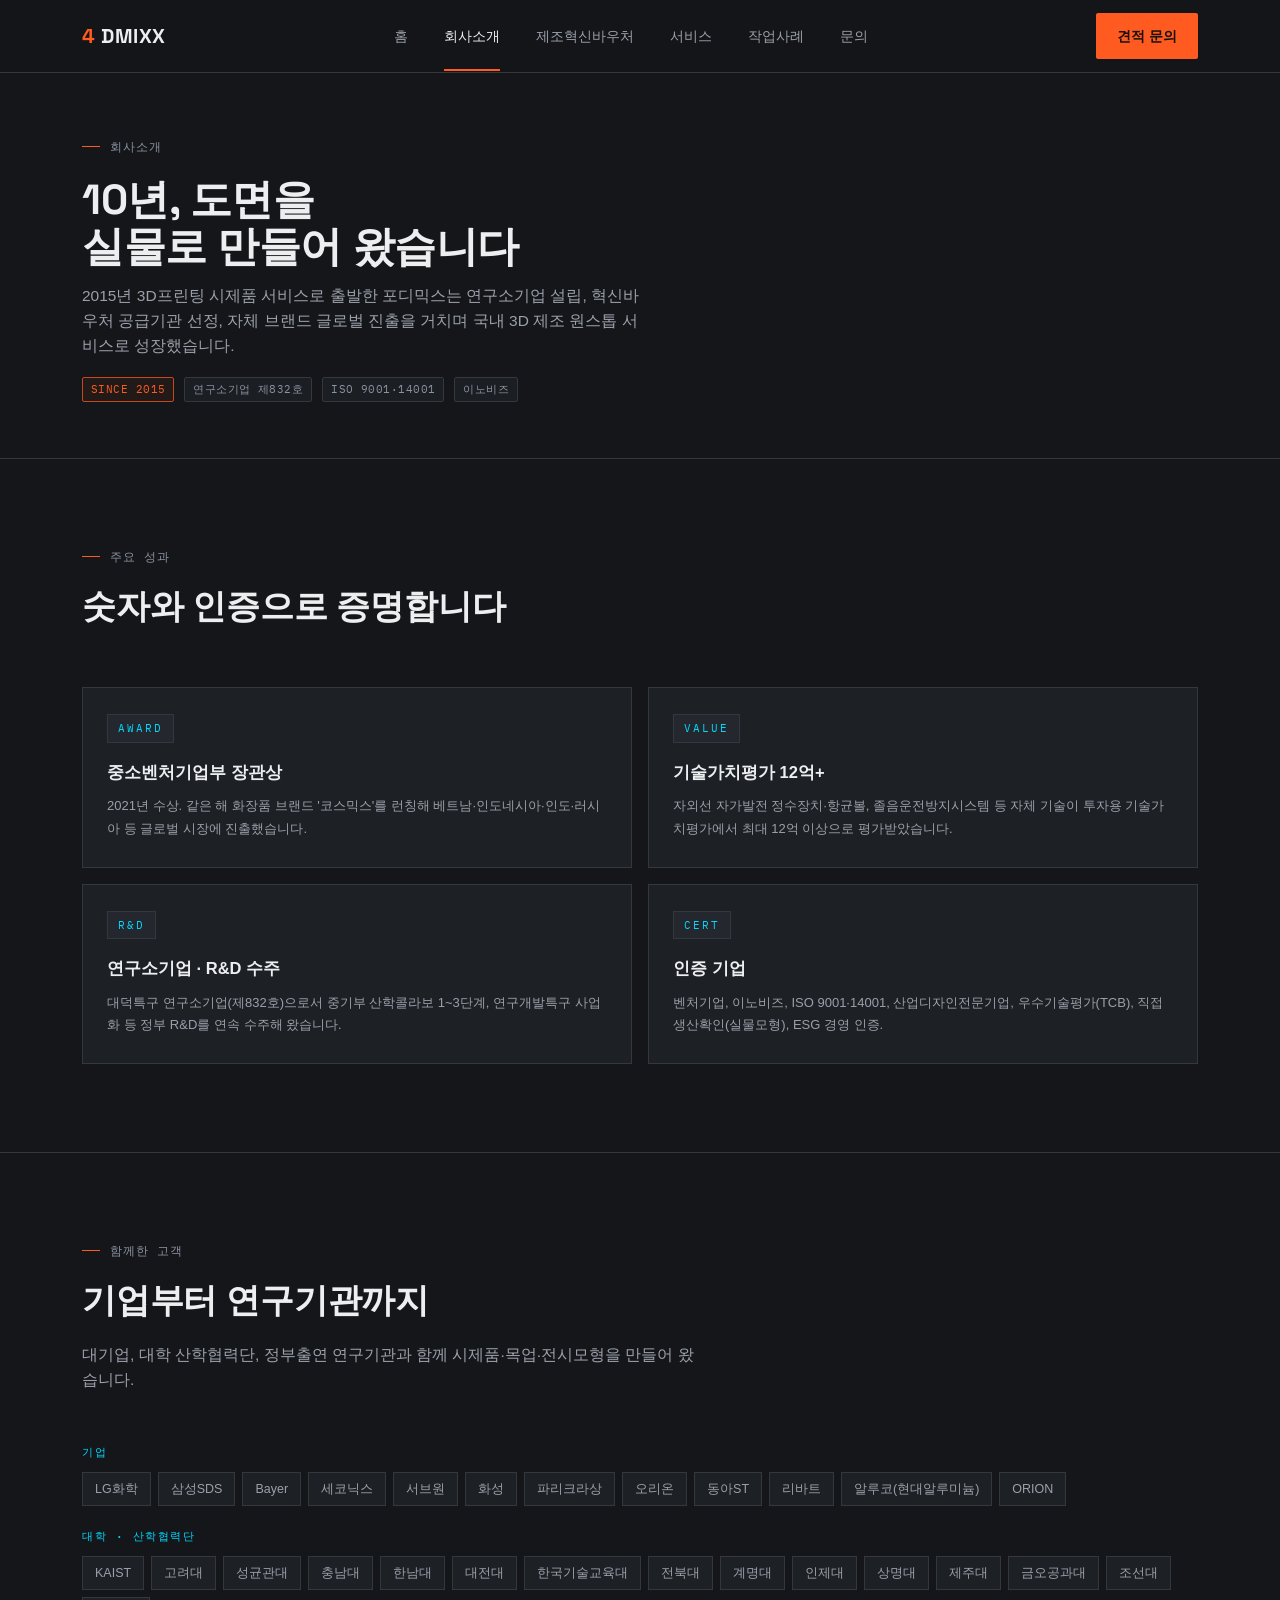
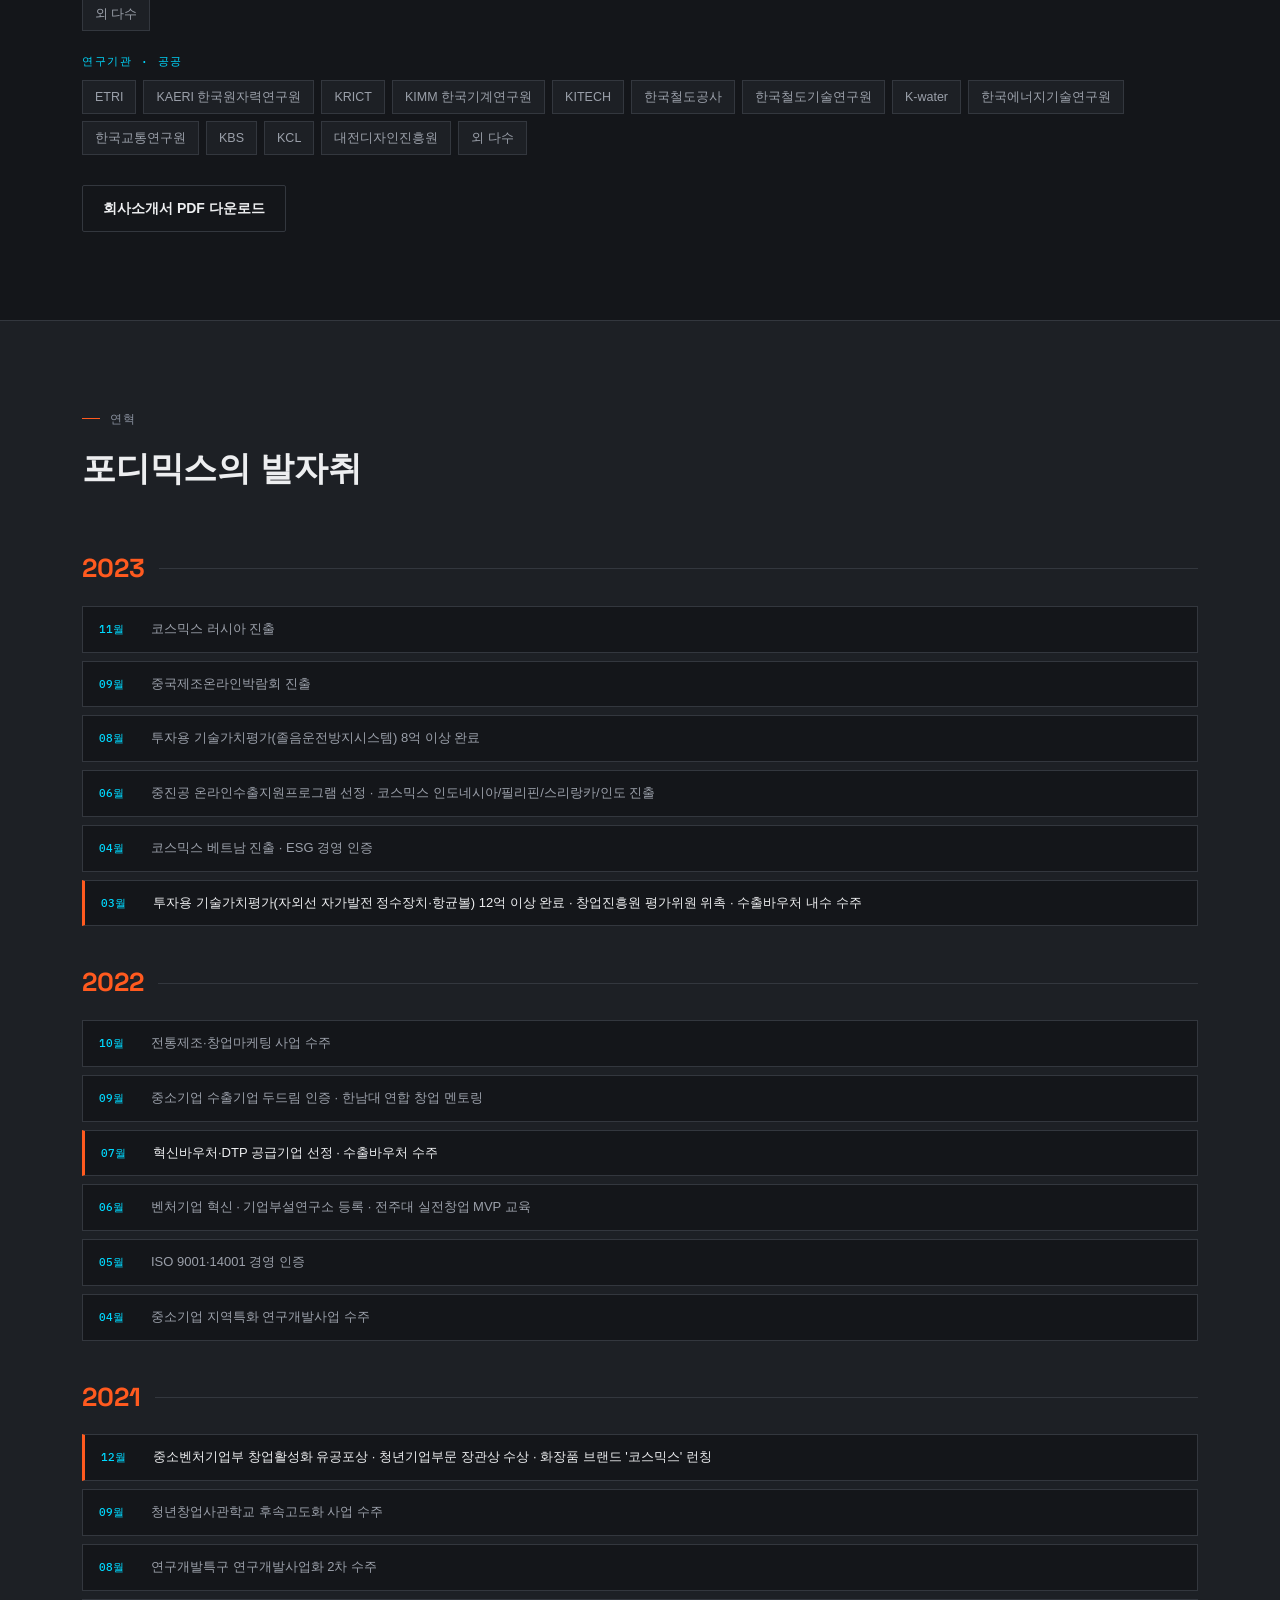
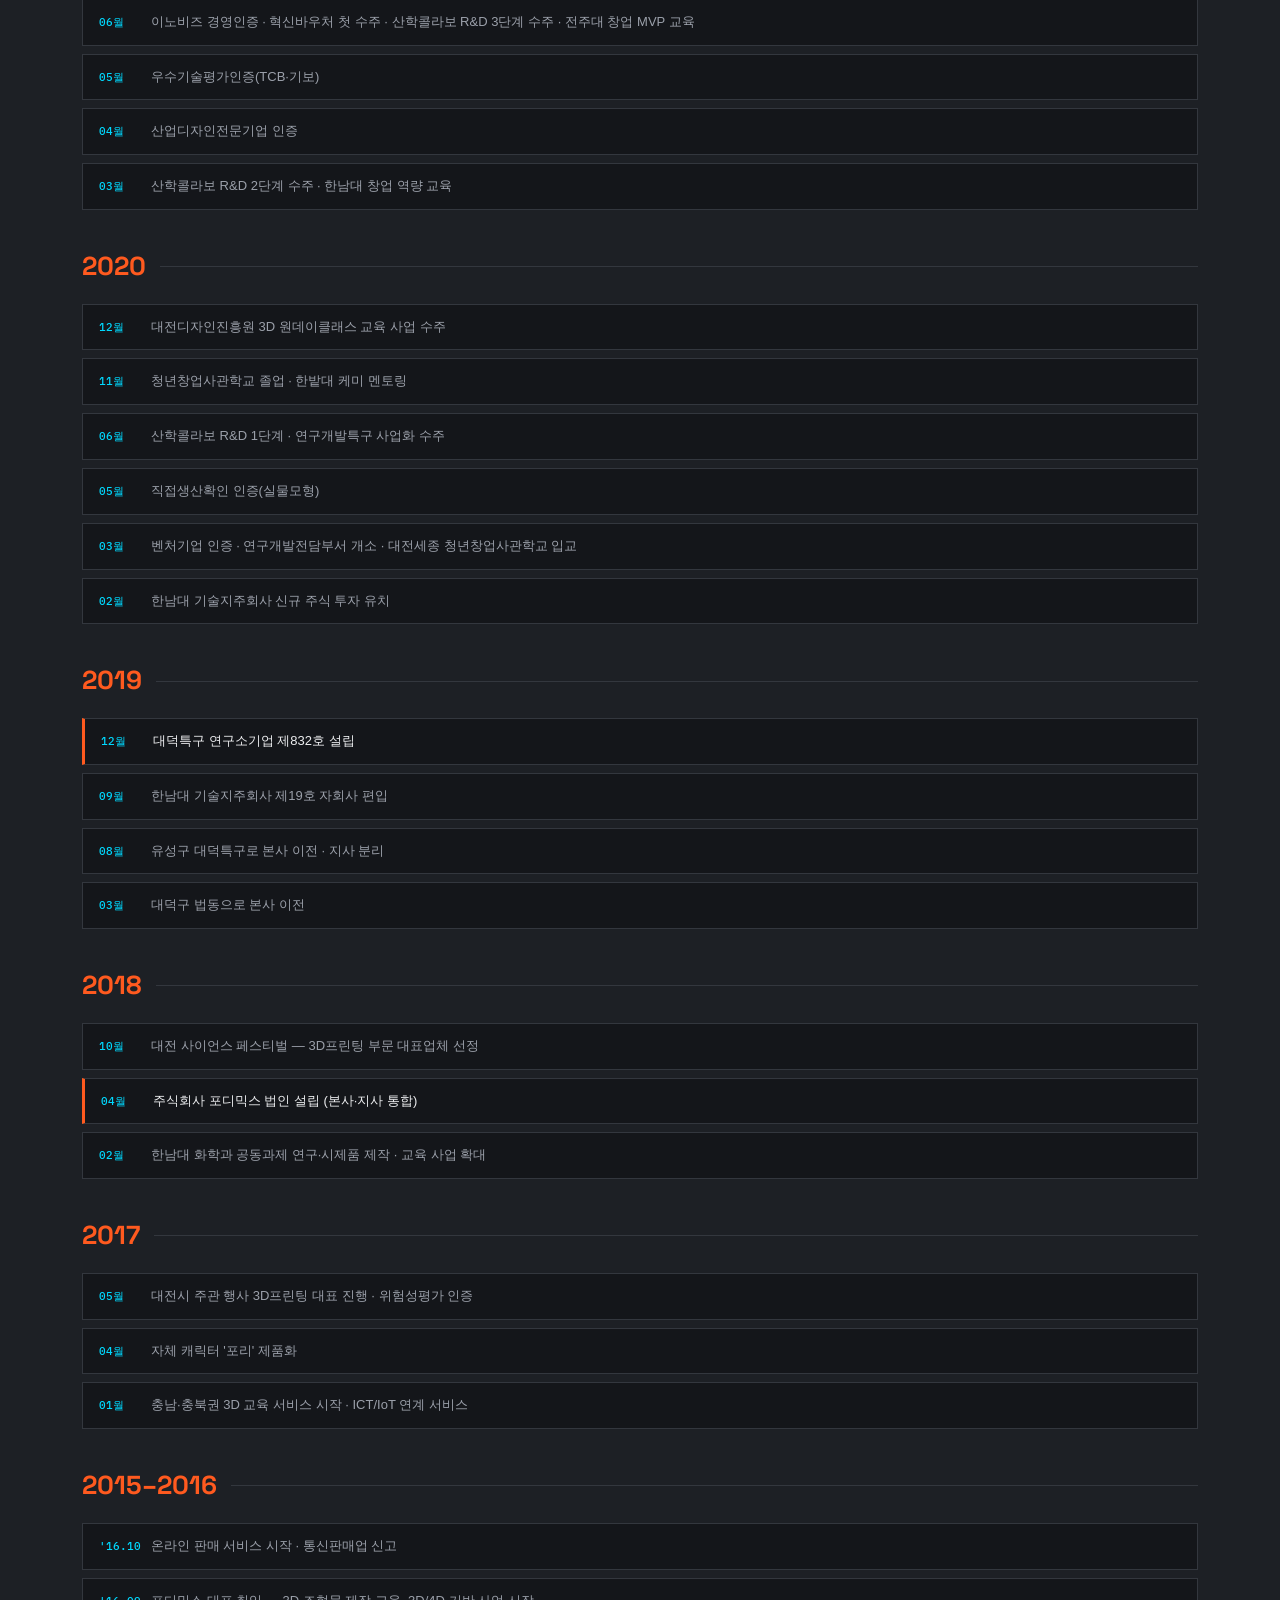
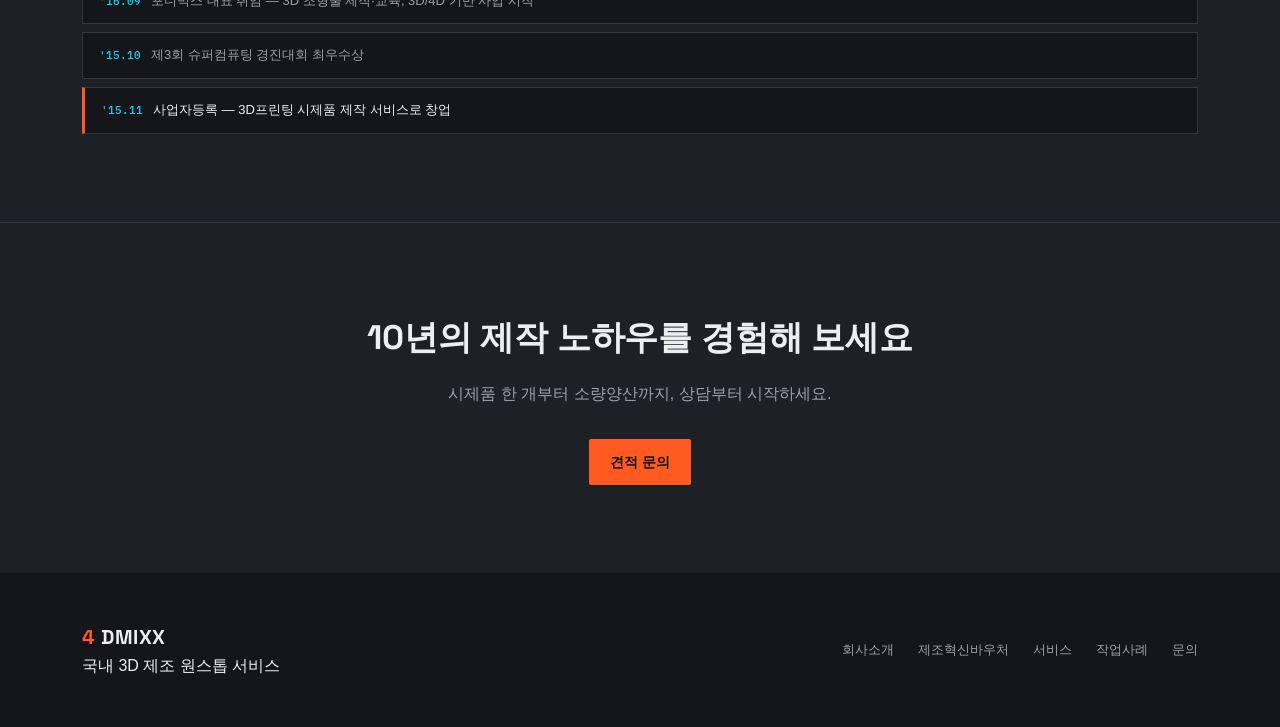
==== commit acbf647b: "feat: 소개서 반영 — 고객사 섹션(LG화학·삼성SDS·KAIST 등)+PDF 다운로드, 서비스 장비 라인업, 2021 수상명 정정" ====
--- a/about.html
+++ b/about.html
@@ -72,6 +72,40 @@
   </div>
 </section>
 
+<!-- 고객사 -->
+<section>
+  <div class="wrap">
+    <div class="section-head">
+      <div class="eyebrow">함께한 고객</div>
+      <h2>기업부터 연구기관까지</h2>
+      <p>대기업, 대학 산학협력단, 정부출연 연구기관과 함께 시제품·목업·전시모형을 만들어 왔습니다.</p>
+    </div>
+    <div class="client-groups">
+      <div class="client-group">
+        <h4>기업</h4>
+        <div class="client-tags">
+          <span>LG화학</span><span>삼성SDS</span><span>Bayer</span><span>세코닉스</span><span>서브원</span><span>화성</span><span>파리크라상</span><span>오리온</span><span>동아ST</span><span>리바트</span><span>알루코(현대알루미늄)</span><span>ORION</span>
+        </div>
+      </div>
+      <div class="client-group">
+        <h4>대학 · 산학협력단</h4>
+        <div class="client-tags">
+          <span>KAIST</span><span>고려대</span><span>성균관대</span><span>충남대</span><span>한남대</span><span>대전대</span><span>한국기술교육대</span><span>전북대</span><span>계명대</span><span>인제대</span><span>상명대</span><span>제주대</span><span>금오공과대</span><span>조선대</span> <span>외 다수</span>
+        </div>
+      </div>
+      <div class="client-group">
+        <h4>연구기관 · 공공</h4>
+        <div class="client-tags">
+          <span>ETRI</span><span>KAERI 한국원자력연구원</span><span>KRICT</span><span>KIMM 한국기계연구원</span><span>KITECH</span><span>한국철도공사</span><span>한국철도기술연구원</span><span>K-water</span><span>한국에너지기술연구원</span><span>한국교통연구원</span><span>KBS</span><span>KCL</span><span>대전디자인진흥원</span><span>외 다수</span>
+        </div>
+      </div>
+    </div>
+    <div style="margin-top:30px;">
+      <a href="assets/4dmixx-company-profile.pdf" class="btn btn-outline" download>회사소개서 PDF 다운로드</a>
+    </div>
+  </div>
+</section>
+
 <!-- 연혁 -->
 <section style="background:var(--surface);">
   <div class="wrap">
@@ -104,7 +138,7 @@
 
       <div class="tl-year"><span>2021</span></div>
       <div class="tl-items">
-        <div class="tl-item hl"><b>12월</b>중소벤처기업부 장관상 수상 · 화장품 브랜드 '코스믹스' 런칭</div>
+        <div class="tl-item hl"><b>12월</b>중소벤처기업부 창업활성화 유공포상 · 청년기업부문 장관상 수상 · 화장품 브랜드 '코스믹스' 런칭</div>
         <div class="tl-item"><b>09월</b>청년창업사관학교 후속고도화 사업 수주</div>
         <div class="tl-item"><b>08월</b>연구개발특구 연구개발사업화 2차 수주</div>
         <div class="tl-item"><b>06월</b>이노비즈 경영인증 · 혁신바우처 첫 수주 · 산학콜라보 R&D 3단계 수주 · 전주대 창업 MVP 교육</div>
--- a/css/style.css
+++ b/css/style.css
@@ -693,3 +693,20 @@
   .ab-grid{grid-template-columns:1fr;}
   .tl-item{font-size:12.5px; padding:10px 12px;}
 }
+
+/* 고객사 / 장비 */
+.client-groups{display:grid; gap:22px; margin-top:34px;}
+.client-group h4{
+  font-family:var(--font-mono); font-size:11px; letter-spacing:1.5px; color:var(--laser);
+  margin:0 0 10px; font-weight:500;
+}
+.client-tags{display:flex; flex-wrap:wrap; gap:7px;}
+.client-tags span{
+  font-size:12.5px; color:var(--text-dim); background:var(--surface);
+  border:1px solid var(--line); padding:6px 12px;
+}
+.eq-grid{display:grid; grid-template-columns:repeat(3,1fr); gap:14px; margin-top:34px;}
+.eq-card{background:var(--bg); border:1px solid var(--line); padding:18px;}
+.eq-card b{font-size:14px; display:block; margin-bottom:7px;}
+.eq-card p{font-size:12px; color:var(--text-dim); line-height:1.6; margin:0;}
+@media (max-width:760px){ .eq-grid{grid-template-columns:1fr 1fr;} }
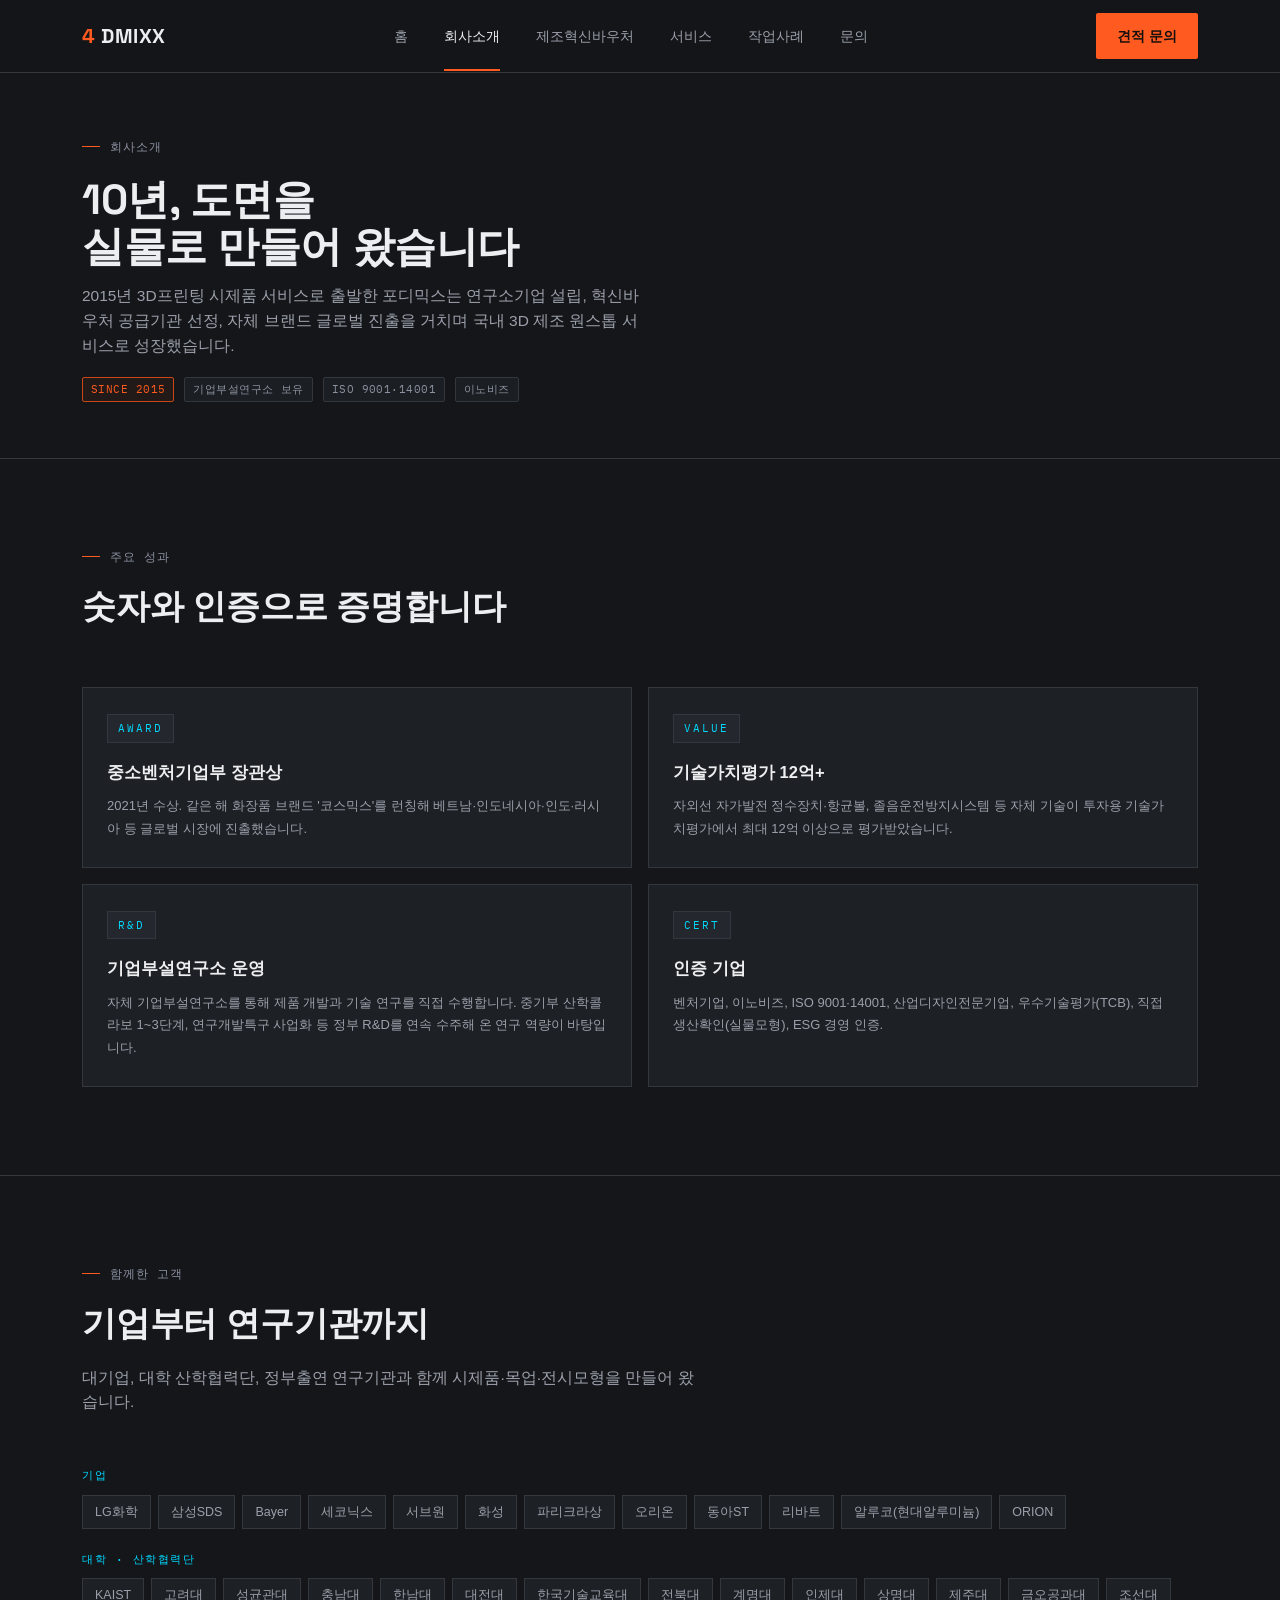
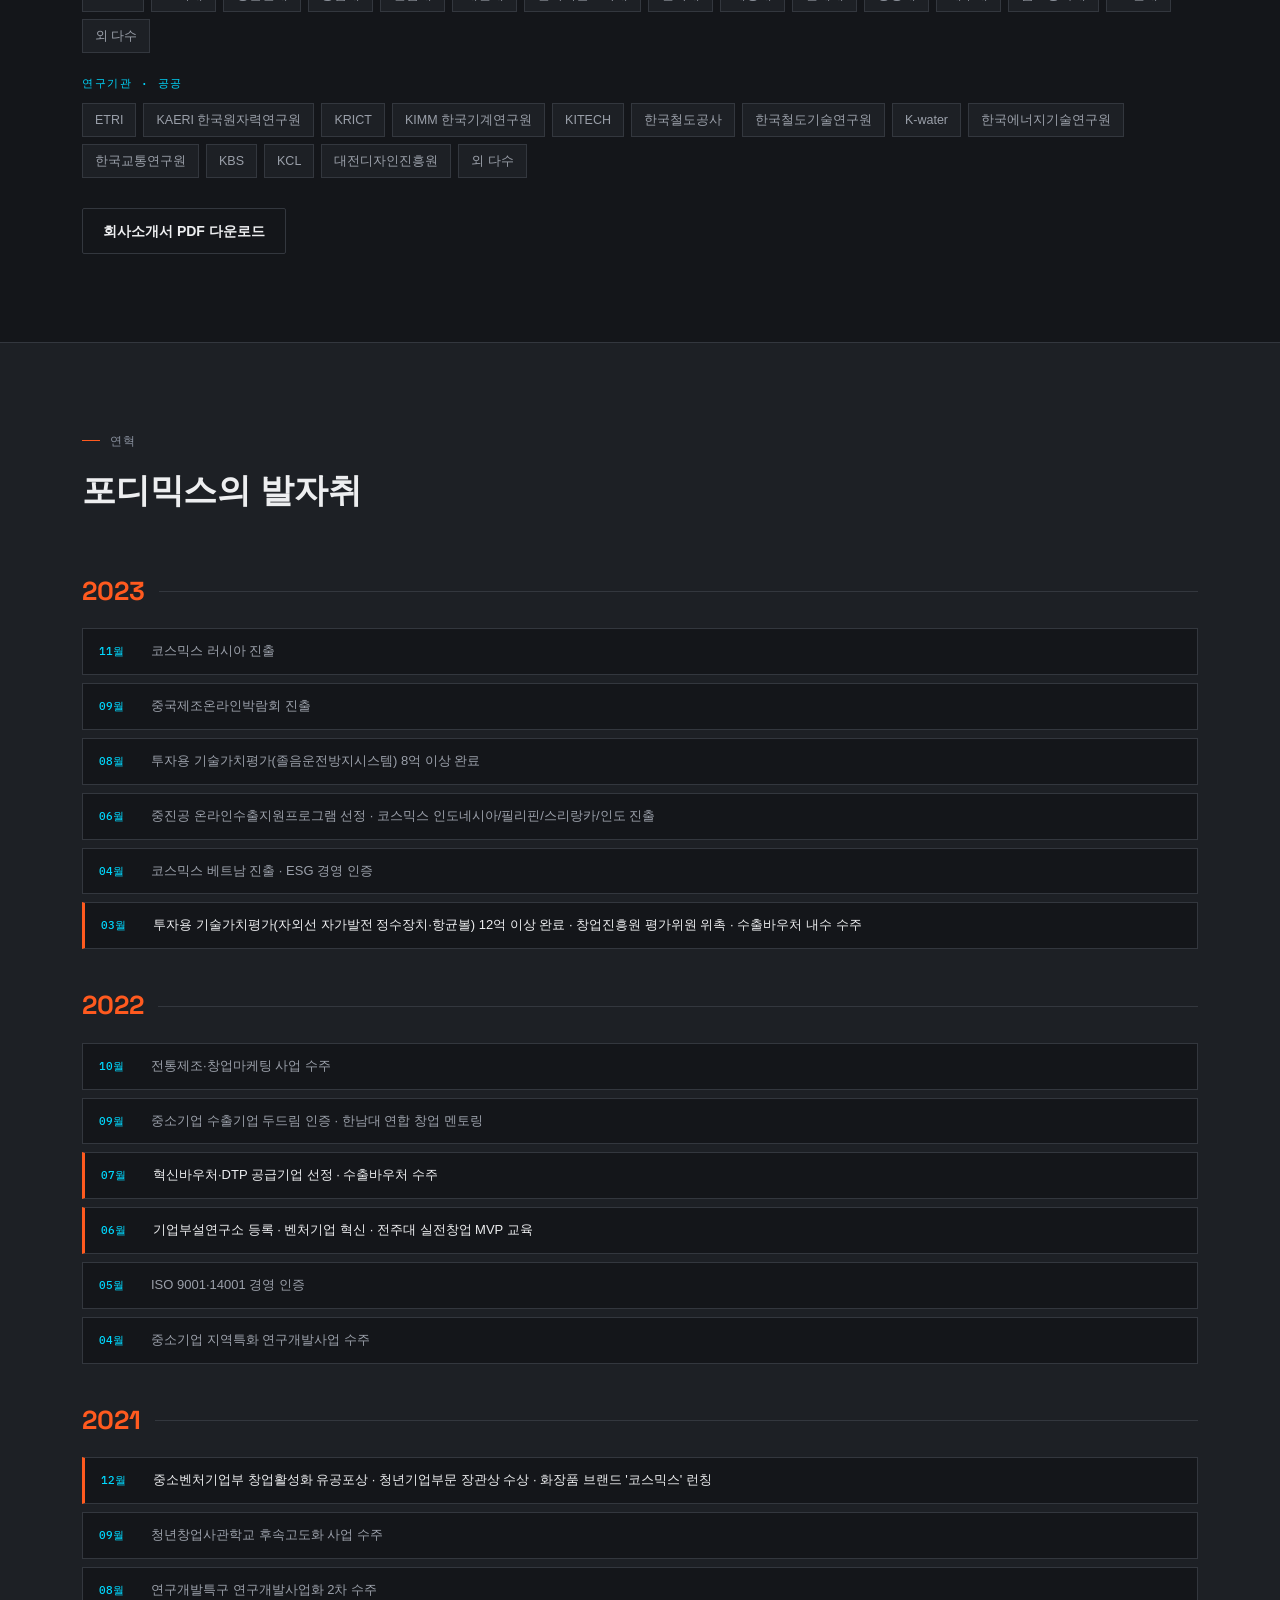
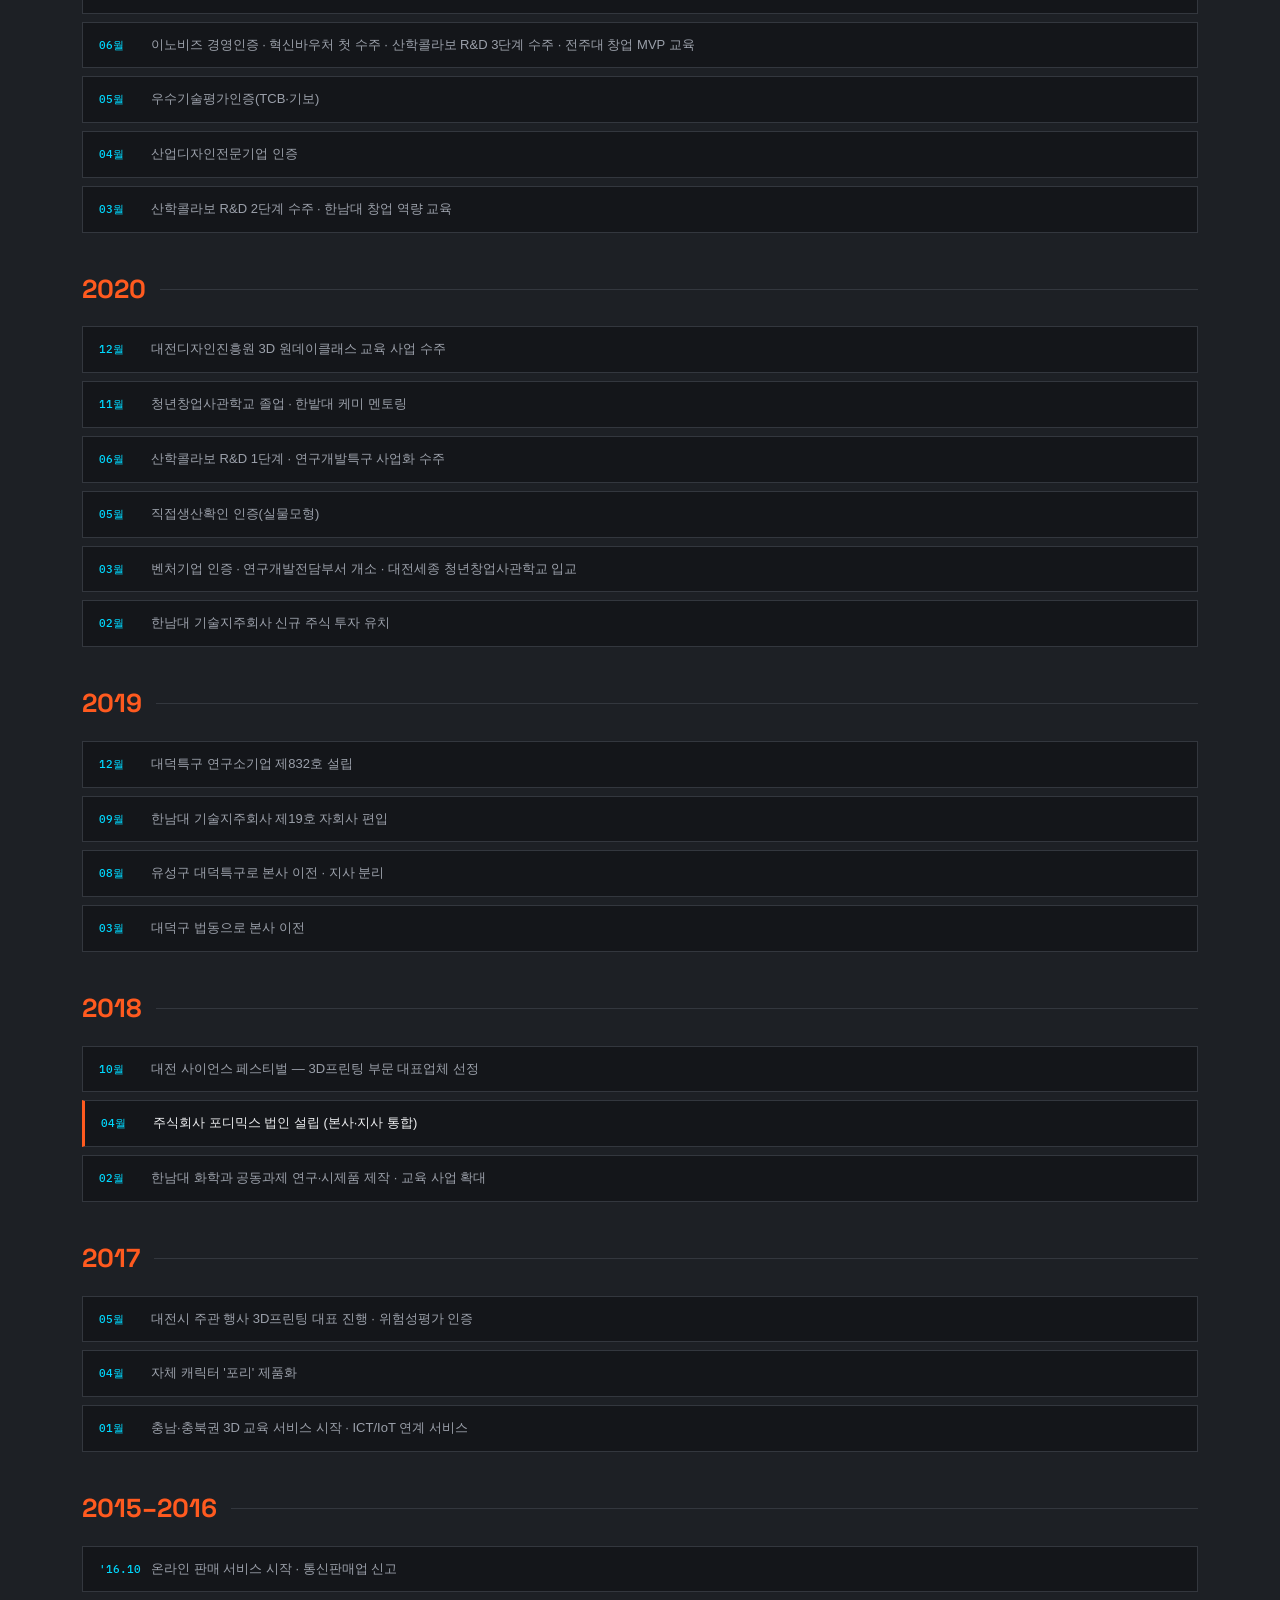
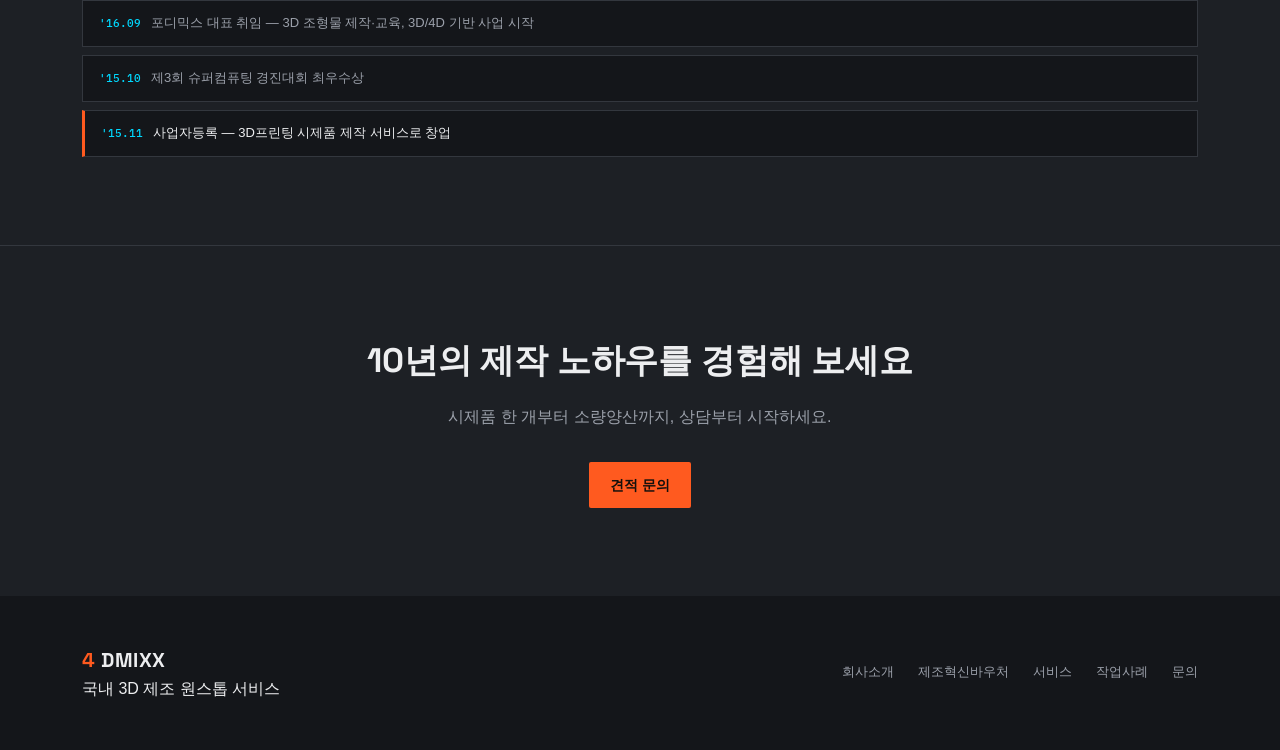
==== commit 458083d4: "fix: 회사소개 — 연구소기업 대신 기업부설연구소 보유·운영을 강조" ====
--- a/about.html
+++ b/about.html
@@ -33,7 +33,7 @@
     <p>2015년 3D프린팅 시제품 서비스로 출발한 포디믹스는 연구소기업 설립, 혁신바우처 공급기관 선정, 자체 브랜드 글로벌 진출을 거치며 국내 3D 제조 원스톱 서비스로 성장했습니다.</p>
     <div class="hero-tags" style="margin-top:18px;">
       <span class="spec-tag">SINCE 2015</span>
-      <span class="spec-tag metal">연구소기업 제832호</span>
+      <span class="spec-tag metal">기업부설연구소 보유</span>
       <span class="spec-tag metal">ISO 9001·14001</span>
       <span class="spec-tag metal">이노비즈</span>
     </div>
@@ -60,8 +60,8 @@
       </div>
       <div class="ab-card">
         <div class="vc-icon">R&D</div>
-        <h3>연구소기업 · R&D 수주</h3>
-        <p>대덕특구 연구소기업(제832호)으로서 중기부 산학콜라보 1~3단계, 연구개발특구 사업화 등 정부 R&D를 연속 수주해 왔습니다.</p>
+        <h3>기업부설연구소 운영</h3>
+        <p>자체 기업부설연구소를 통해 제품 개발과 기술 연구를 직접 수행합니다. 중기부 산학콜라보 1~3단계, 연구개발특구 사업화 등 정부 R&D를 연속 수주해 온 연구 역량이 바탕입니다.</p>
       </div>
       <div class="ab-card">
         <div class="vc-icon">CERT</div>
@@ -131,7 +131,7 @@
         <div class="tl-item"><b>10월</b>전통제조·창업마케팅 사업 수주</div>
         <div class="tl-item"><b>09월</b>중소기업 수출기업 두드림 인증 · 한남대 연합 창업 멘토링</div>
         <div class="tl-item hl"><b>07월</b>혁신바우처·DTP 공급기업 선정 · 수출바우처 수주</div>
-        <div class="tl-item"><b>06월</b>벤처기업 혁신 · 기업부설연구소 등록 · 전주대 실전창업 MVP 교육</div>
+        <div class="tl-item hl"><b>06월</b>기업부설연구소 등록 · 벤처기업 혁신 · 전주대 실전창업 MVP 교육</div>
         <div class="tl-item"><b>05월</b>ISO 9001·14001 경영 인증</div>
         <div class="tl-item"><b>04월</b>중소기업 지역특화 연구개발사업 수주</div>
       </div>
@@ -159,7 +159,7 @@
 
       <div class="tl-year"><span>2019</span></div>
       <div class="tl-items">
-        <div class="tl-item hl"><b>12월</b>대덕특구 연구소기업 제832호 설립</div>
+        <div class="tl-item"><b>12월</b>대덕특구 연구소기업 제832호 설립</div>
         <div class="tl-item"><b>09월</b>한남대 기술지주회사 제19호 자회사 편입</div>
         <div class="tl-item"><b>08월</b>유성구 대덕특구로 본사 이전 · 지사 분리</div>
         <div class="tl-item"><b>03월</b>대덕구 법동으로 본사 이전</div>
